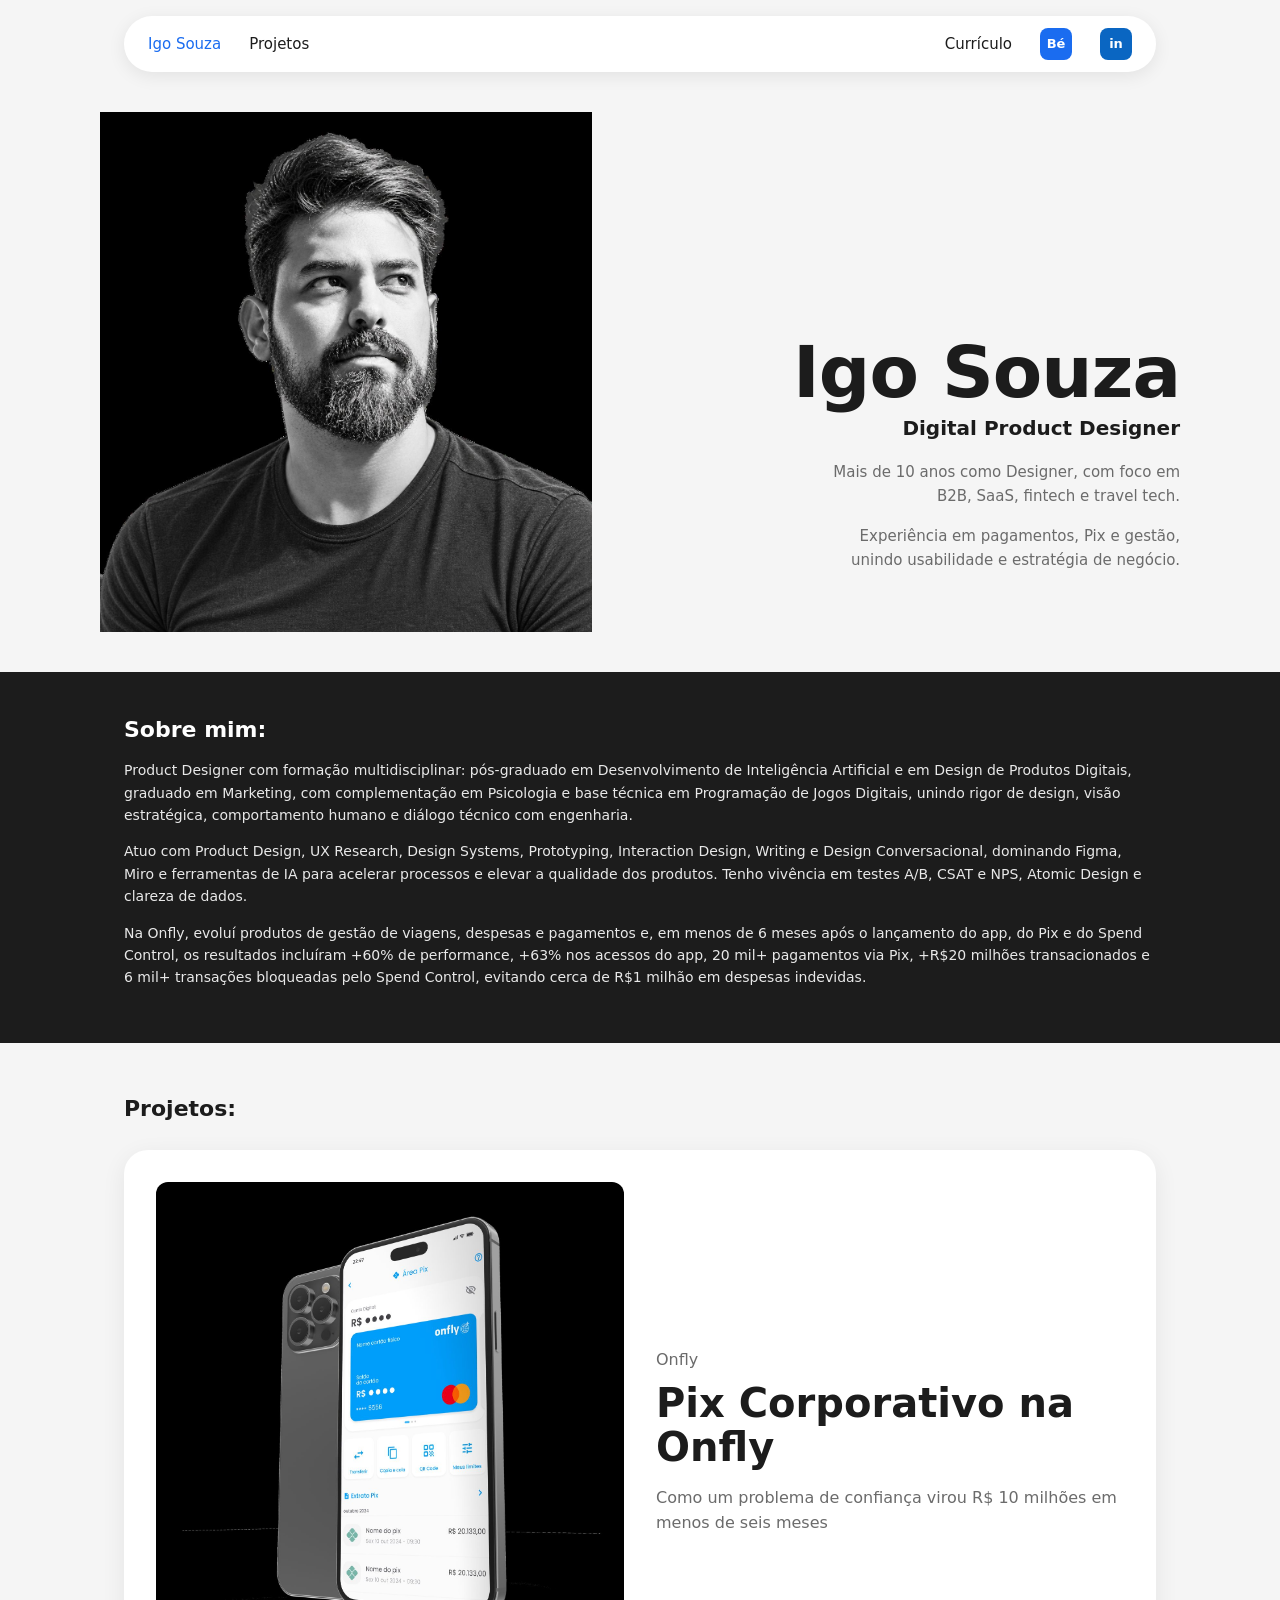
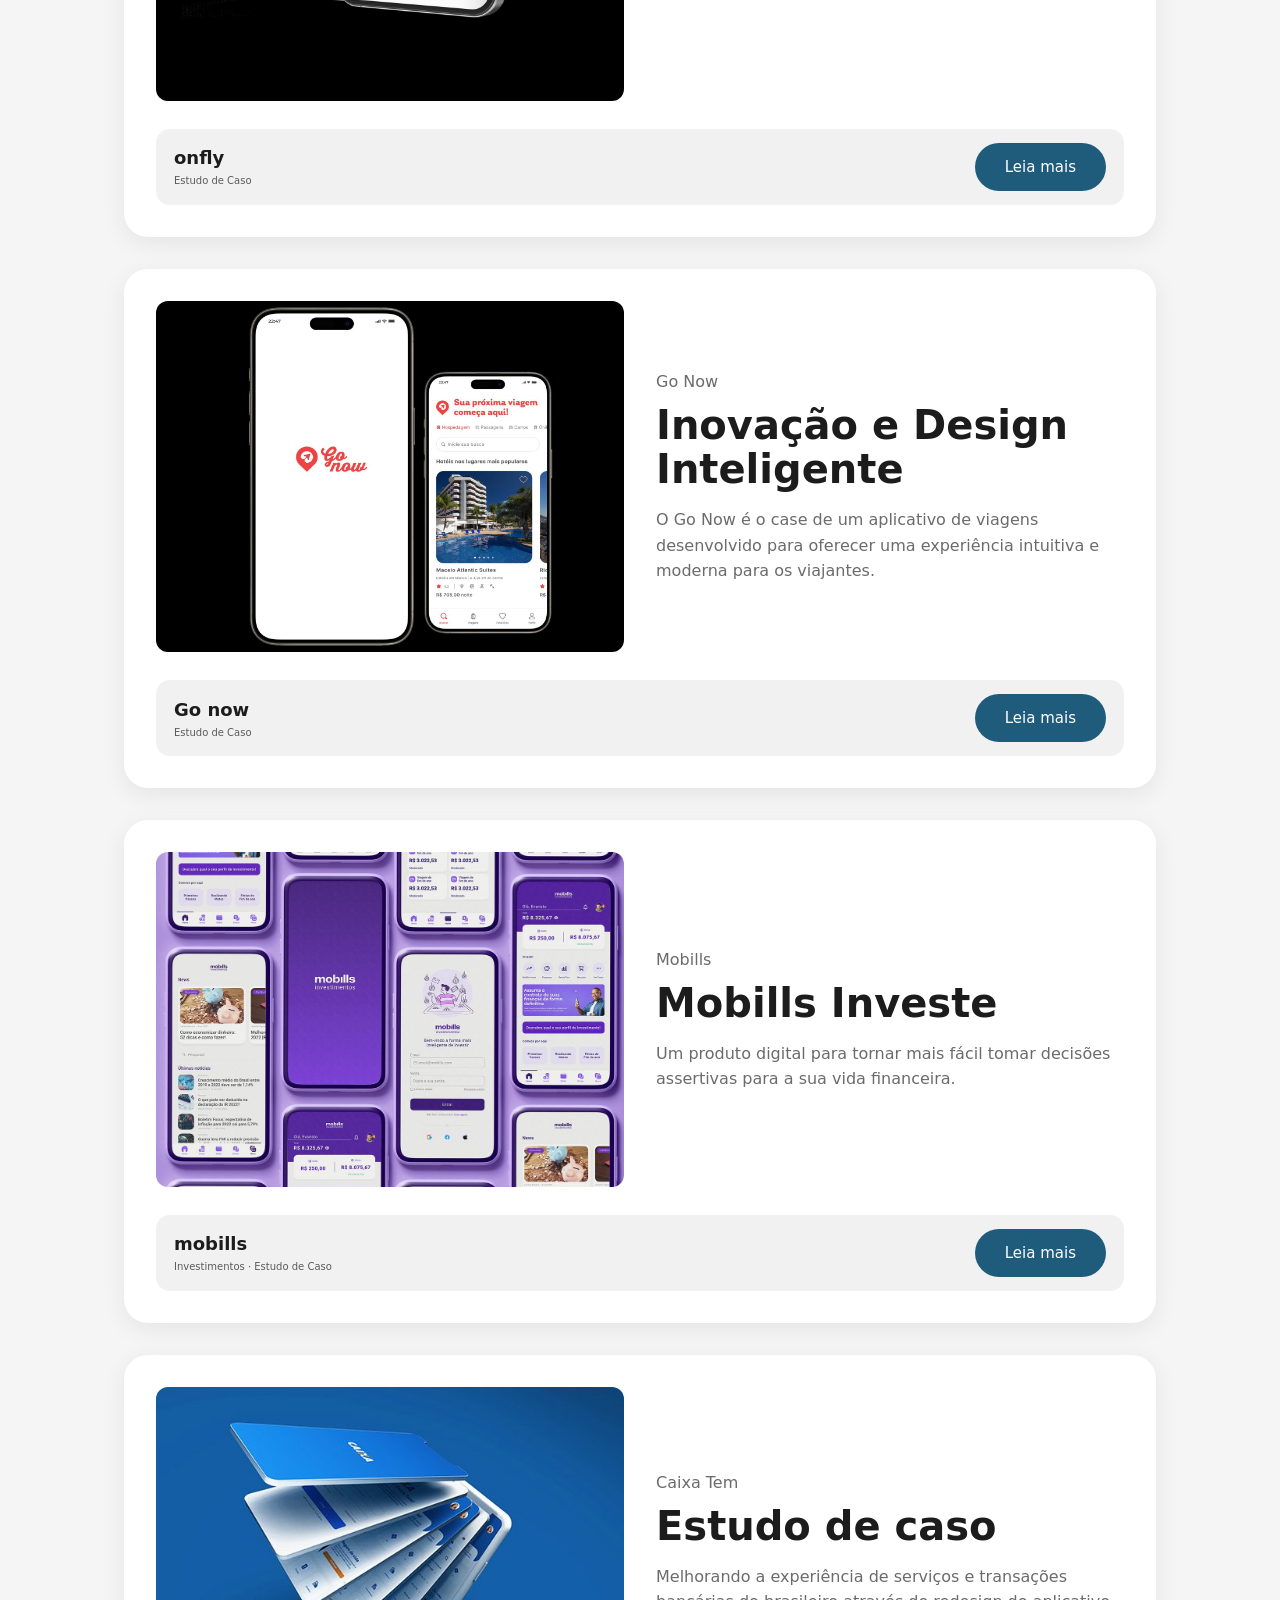
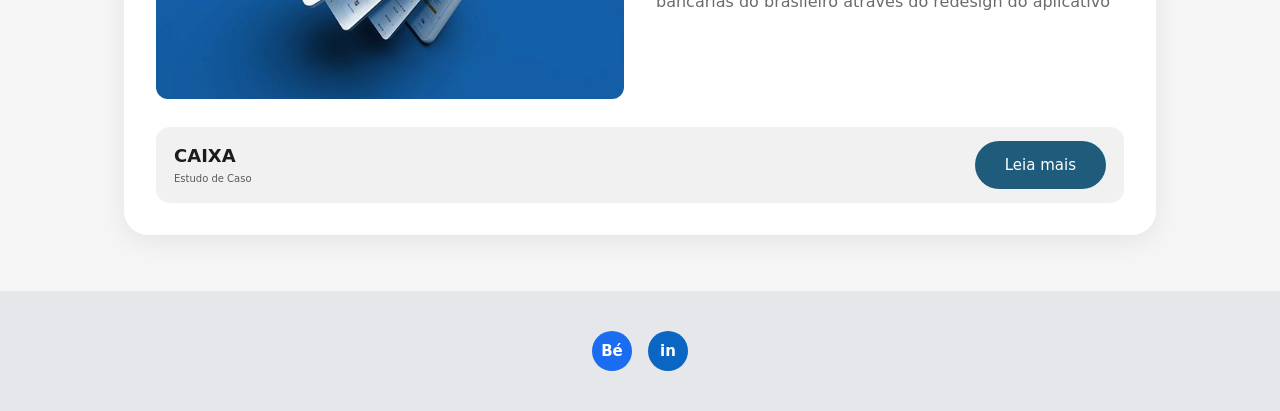
==== index.html @ 54837d5d "primeira versão" ====
<!DOCTYPE html>
<html lang="pt-BR">
<head>
  <meta charset="UTF-8">
  <meta name="viewport" content="width=device-width, initial-scale=1.0">
  <title>Igo Souza | Digital Product Designer</title>
  <meta name="description" content="Igo Souza, Digital Product Designer especializado em B2B, SaaS, fintech e travel tech.">
  <link rel="stylesheet" href="assets/css/style.css">
</head>
<body>

  <header class="header">
    <nav class="nav">
      <div class="nav-left">
        <a class="link active" href="index.html">Igo Souza</a>
        <a class="link" href="#projetos">Projetos</a>
      </div>
      <div class="nav-right">
        <a class="link" href="assets/curriculo-igo-souza.pdf" target="_blank" rel="noopener">Currículo</a>
        <a class="social-btn" href="https://www.behance.net/igoreiz" target="_blank" rel="noopener" aria-label="Behance">Bé</a>
        <a class="social-btn li" href="https://www.linkedin.com/in/igodsouza/" target="_blank" rel="noopener" aria-label="LinkedIn">in</a>
      </div>
    </nav>
  </header>

  <main>
    <section class="container hero" id="topo">
      <img class="hero-img" src="assets/img/home-1.jpg" alt="Retrato de Igo Souza">
      <div class="hero-text">
        <h1>Igo Souza</h1>
        <h2>Digital Product Designer</h2>
        <p>Mais de 10 anos como Designer, com foco em B2B, SaaS, fintech e travel tech.</p>
        <p>Experiência em pagamentos, Pix e gestão, unindo usabilidade e estratégia de negócio.</p>
      </div>
    </section>

    <section class="about">
      <div class="container">
        <h3>Sobre mim:</h3>
        <p>Product Designer com formação multidisciplinar: pós-graduado em Desenvolvimento de Inteligência Artificial e em Design de Produtos Digitais, graduado em Marketing, com complementação em Psicologia e base técnica em Programação de Jogos Digitais, unindo rigor de design, visão estratégica, comportamento humano e diálogo técnico com engenharia.</p>
        <p>Atuo com Product Design, UX Research, Design Systems, Prototyping, Interaction Design, Writing e Design Conversacional, dominando Figma, Miro e ferramentas de IA para acelerar processos e elevar a qualidade dos produtos. Tenho vivência em testes A/B, CSAT e NPS, Atomic Design e clareza de dados.</p>
        <p>Na Onfly, evoluí produtos de gestão de viagens, despesas e pagamentos e, em menos de 6 meses após o lançamento do app, do Pix e do Spend Control, os resultados incluíram +60% de performance, +63% nos acessos do app, 20 mil+ pagamentos via Pix, +R$20 milhões transacionados e 6 mil+ transações bloqueadas pelo Spend Control, evitando cerca de R$1 milhão em despesas indevidas.</p>
      </div>
    </section>

    <section class="container" id="projetos">
      <h2 class="section-title">Projetos:</h2>

      <article class="project-card">
        <div class="project-body">
          <img src="assets/img/home-2.jpg" alt="Mockup do Pix Corporativo na Onfly">
          <div>
            <p class="project-tag">Onfly</p>
            <h3>Pix Corporativo na Onfly</h3>
            <p>Como um problema de confiança virou R$ 10 milhões em menos de seis meses</p>
          </div>
        </div>
        <div class="project-footer">
          <div class="brand-logo">onfly<small>Estudo de Caso</small></div>
          <a class="btn-leia" href="pix.html">Leia mais</a>
        </div>
      </article>

      <article class="project-card">
        <div class="project-body">
          <img src="assets/img/home-3.jpg" alt="Telas do Go Now">
          <div>
            <p class="project-tag">Go Now</p>
            <h3>Inovação e Design Inteligente</h3>
            <p>O Go Now é o case de um aplicativo de viagens desenvolvido para oferecer uma experiência intuitiva e moderna para os viajantes.</p>
          </div>
        </div>
        <div class="project-footer">
          <div class="brand-logo">Go now<small>Estudo de Caso</small></div>
          <a class="btn-leia" href="go-now.html">Leia mais</a>
        </div>
      </article>

      <article class="project-card">
        <div class="project-body">
          <img src="assets/img/home-4.jpg" alt="Telas do Mobills Investimentos">
          <div>
            <p class="project-tag">Mobills</p>
            <h3>Mobills Investe</h3>
            <p>Um produto digital para tornar mais fácil tomar decisões assertivas para a sua vida financeira.</p>
          </div>
        </div>
        <div class="project-footer">
          <div class="brand-logo">mobills<small>Investimentos · Estudo de Caso</small></div>
          <a class="btn-leia" href="mobills.html">Leia mais</a>
        </div>
      </article>

      <article class="project-card">
        <div class="project-body">
          <img src="assets/img/home-5.jpg" alt="Cartões do Caixa Tem">
          <div>
            <p class="project-tag">Caixa Tem</p>
            <h3>Estudo de caso</h3>
            <p>Melhorando a experiência de serviços e transações bancárias do brasileiro através do redesign do aplicativo</p>
          </div>
        </div>
        <div class="project-footer">
          <div class="brand-logo">CAIXA<small>Estudo de Caso</small></div>
          <a class="btn-leia" href="caixa-tem.html">Leia mais</a>
        </div>
      </article>
    </section>
  </main>

  <footer class="footer">
    <div class="socials">
      <a class="social-btn" href="https://www.behance.net/igoreiz" target="_blank" rel="noopener" aria-label="Behance">Bé</a>
      <a class="social-btn li" href="https://www.linkedin.com/in/igodsouza/" target="_blank" rel="noopener" aria-label="LinkedIn">in</a>
    </div>
  </footer>

</body>
</html>
---- assets/css/style.css ----
:root {
  --bg: #f5f5f5;
  --dark: #1c1c1c;
  --text: #1c1c1c;
  --muted: #6b6b6b;
  --card: #ffffff;
  --btn: #1f5c7c;
  --blue: #1a6cf0;
  --radius: 16px;
  --max: 1080px;
}

* { box-sizing: border-box; margin: 0; padding: 0; }

body {
  font-family: "Inter", system-ui, -apple-system, "Segoe UI", Roboto, sans-serif;
  background: var(--bg);
  color: var(--text);
  line-height: 1.6;
}

img { max-width: 100%; display: block; }
a { color: inherit; text-decoration: none; }

.container { max-width: var(--max); margin: 0 auto; padding: 0 24px; }

/* ---------- Header ---------- */
.header {
  position: sticky; top: 16px; z-index: 10;
  max-width: var(--max); margin: 16px auto 0; padding: 0 24px;
}
.nav {
  display: flex; align-items: center; justify-content: space-between;
  background: #fff; border-radius: 999px; padding: 12px 24px;
  box-shadow: 0 4px 18px rgba(0,0,0,.08);
}
.nav-left, .nav-right { display: flex; align-items: center; gap: 28px; }
.nav a.link { font-size: 15px; }
.nav a.link:hover, .nav a.active { color: var(--blue); }
.social-btn {
  width: 32px; height: 32px; border-radius: 8px; display: inline-grid; place-items: center;
  background: var(--blue); color: #fff; font-weight: 700; font-size: 13px;
}
.social-btn.li { background: #0a66c2; }
.social-btn:hover { opacity: .85; }

/* ---------- Home hero ---------- */
.hero {
  display: grid; grid-template-columns: 1fr 1fr; align-items: end;
  padding: 40px 0 0; min-height: 520px;
}
.hero-img { justify-self: start; max-height: 520px; object-fit: cover; object-position: top; }
.hero-text { text-align: right; padding-bottom: 60px; }
.hero-text h1 { font-size: 72px; line-height: 1; font-weight: 600; letter-spacing: -1px; }
.hero-text h2 { font-size: 20px; font-weight: 600; margin-top: 4px; }
.hero-text p { color: var(--muted); font-size: 15px; margin-top: 16px; max-width: 360px; margin-left: auto; }

/* ---------- About band ---------- */
.about { background: var(--dark); color: #fff; padding: 40px 0; margin-top: 40px; }
.about h3 { font-size: 22px; margin-bottom: 12px; }
.about p { font-size: 14px; opacity: .9; margin-bottom: 14px; max-width: var(--max); }

/* ---------- Project cards ---------- */
.section-title { font-size: 22px; font-weight: 600; margin: 48px 0 24px; }
.project-card {
  background: var(--card); border-radius: 24px; padding: 32px;
  box-shadow: 0 6px 24px rgba(0,0,0,.07); margin-bottom: 32px;
}
.project-body { display: grid; grid-template-columns: 1fr 1fr; gap: 32px; align-items: center; }
.project-body img { width: 100%; border-radius: 12px; object-fit: contain; }
.project-tag { font-size: 16px; font-weight: 500; }
.project-card h3 { font-size: 40px; line-height: 1.1; font-weight: 600; margin: 8px 0 16px; }
.project-card p { color: var(--muted); font-size: 16px; }
.project-footer {
  display: flex; align-items: center; justify-content: space-between;
  background: #f1f1f1; border-radius: 14px; padding: 14px 18px; margin-top: 28px;
}
.brand-logo { font-weight: 700; font-size: 18px; }
.brand-logo small { display: block; font-size: 10px; font-weight: 400; opacity: .7; }
.btn-leia {
  background: var(--btn); color: #fff; padding: 12px 30px; border-radius: 999px; font-size: 15px;
}
.btn-leia:hover { opacity: .9; }

/* ---------- Case study pages ---------- */
.case-hero { text-align: center; padding: 48px 0 24px; }
.case-hero h1 { font-size: 56px; line-height: 1.05; font-weight: 600; letter-spacing: -1px; }
.case-hero p { color: var(--muted); font-size: 18px; margin-top: 12px; }
.case-cover { margin: 24px 0 48px; border-radius: 20px; width: 100%; }
.case h2 { font-size: 26px; font-weight: 600; margin: 48px 0 12px; }
.case p { font-size: 16px; color: #333; margin-bottom: 14px; }
.case ul { margin: 8px 0 16px 22px; color: #333; }
.case li { margin-bottom: 6px; }
.quote {
  text-align: center; font-size: 22px; font-style: italic; font-weight: 600;
  line-height: 1.4; margin: 40px auto; max-width: 620px;
}
.case-img { width: 100%; border-radius: 16px; margin: 24px 0; }
.case-footer { text-align: center; padding: 48px 0 24px; color: var(--muted); font-size: 14px; }

/* ---------- Site footer ---------- */
.footer {
  background: #e6e7ea; padding: 40px 0; margin-top: 56px; text-align: center;
}
.footer .socials { display: flex; justify-content: center; gap: 16px; }
.footer .social-btn { width: 40px; height: 40px; border-radius: 50%; font-size: 15px; }
.footer .social-btn.li { border-radius: 50%; }

/* ---------- Responsive ---------- */
@media (max-width: 800px) {
  .hero { grid-template-columns: 1fr; min-height: auto; }
  .hero-img { max-height: 360px; margin: 0 auto; }
  .hero-text { text-align: center; }
  .hero-text h1 { font-size: 48px; }
  .hero-text p { margin: 16px auto 0; }
  .project-body { grid-template-columns: 1fr; }
  .project-card h3 { font-size: 30px; }
  .case-hero h1 { font-size: 38px; }
  .nav-left a.link:not(:first-child) { display: none; }
  .nav-left, .nav-right { gap: 12px; }
}
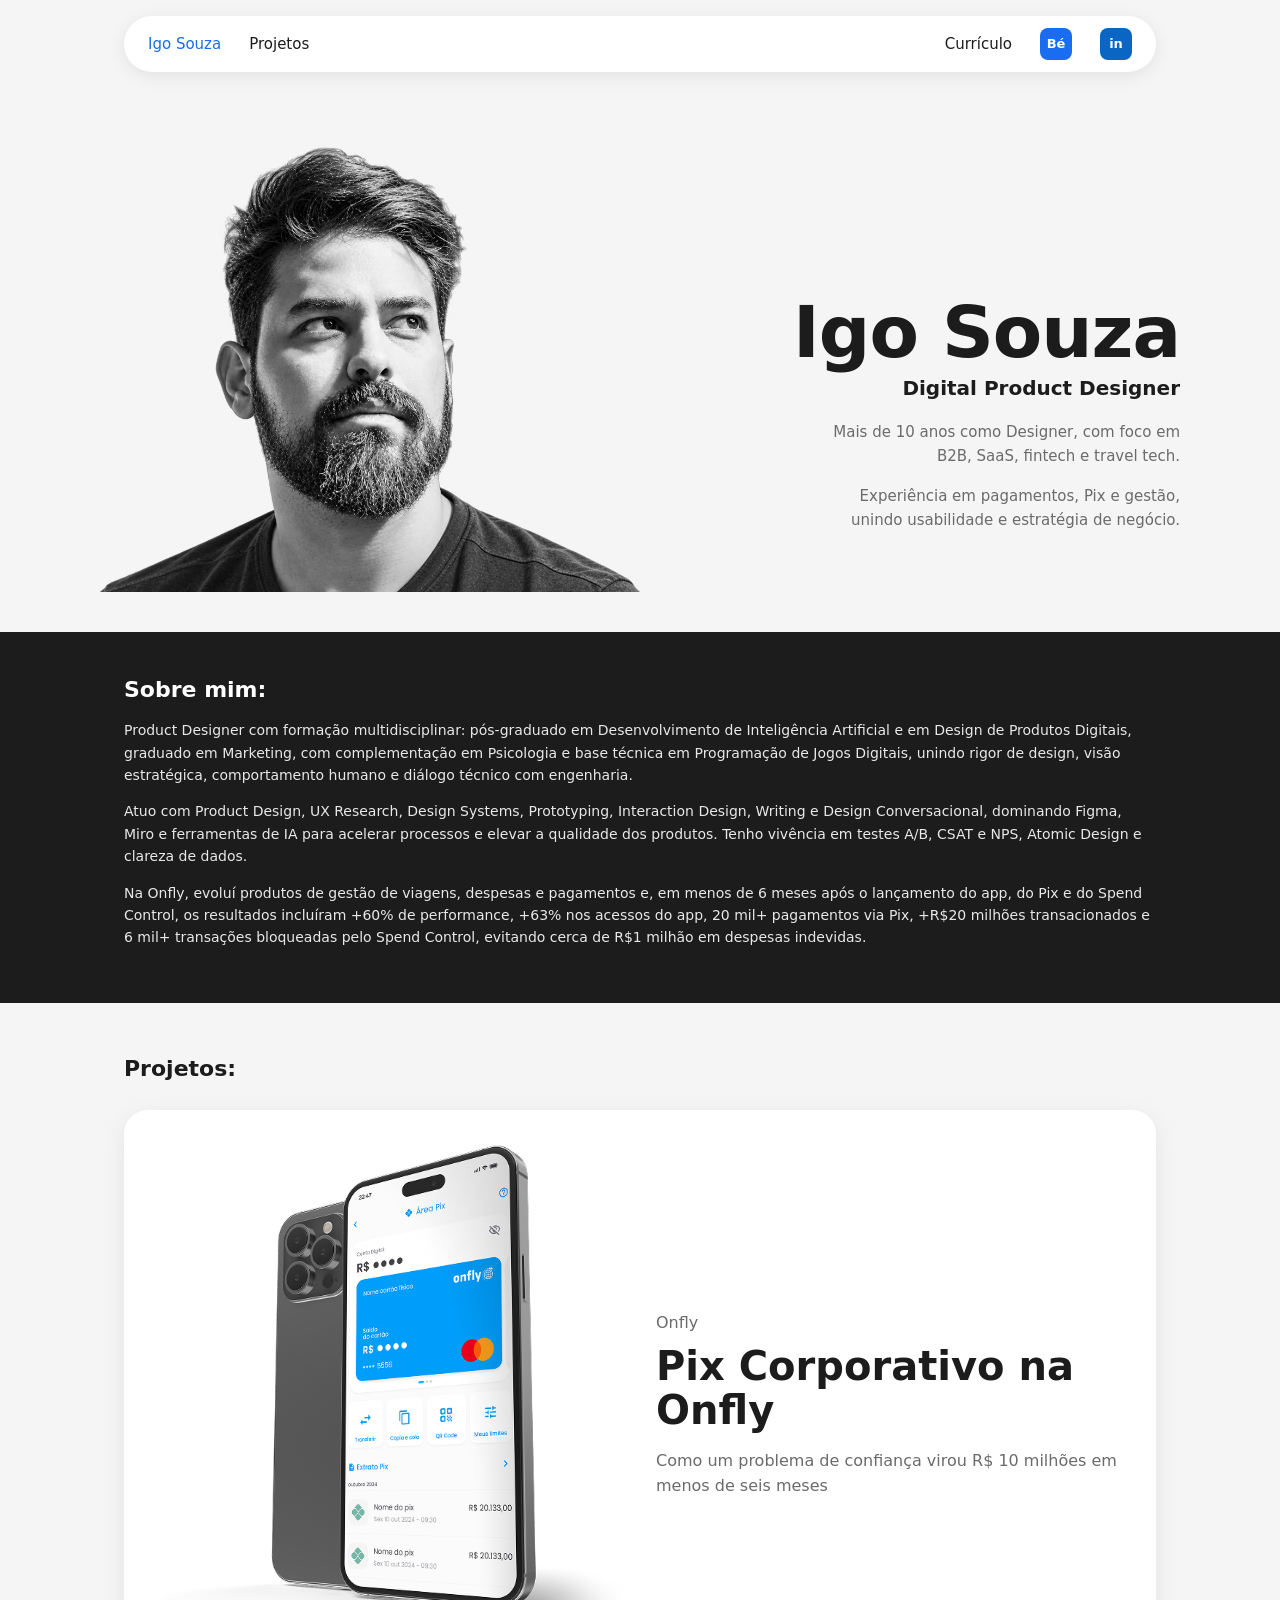
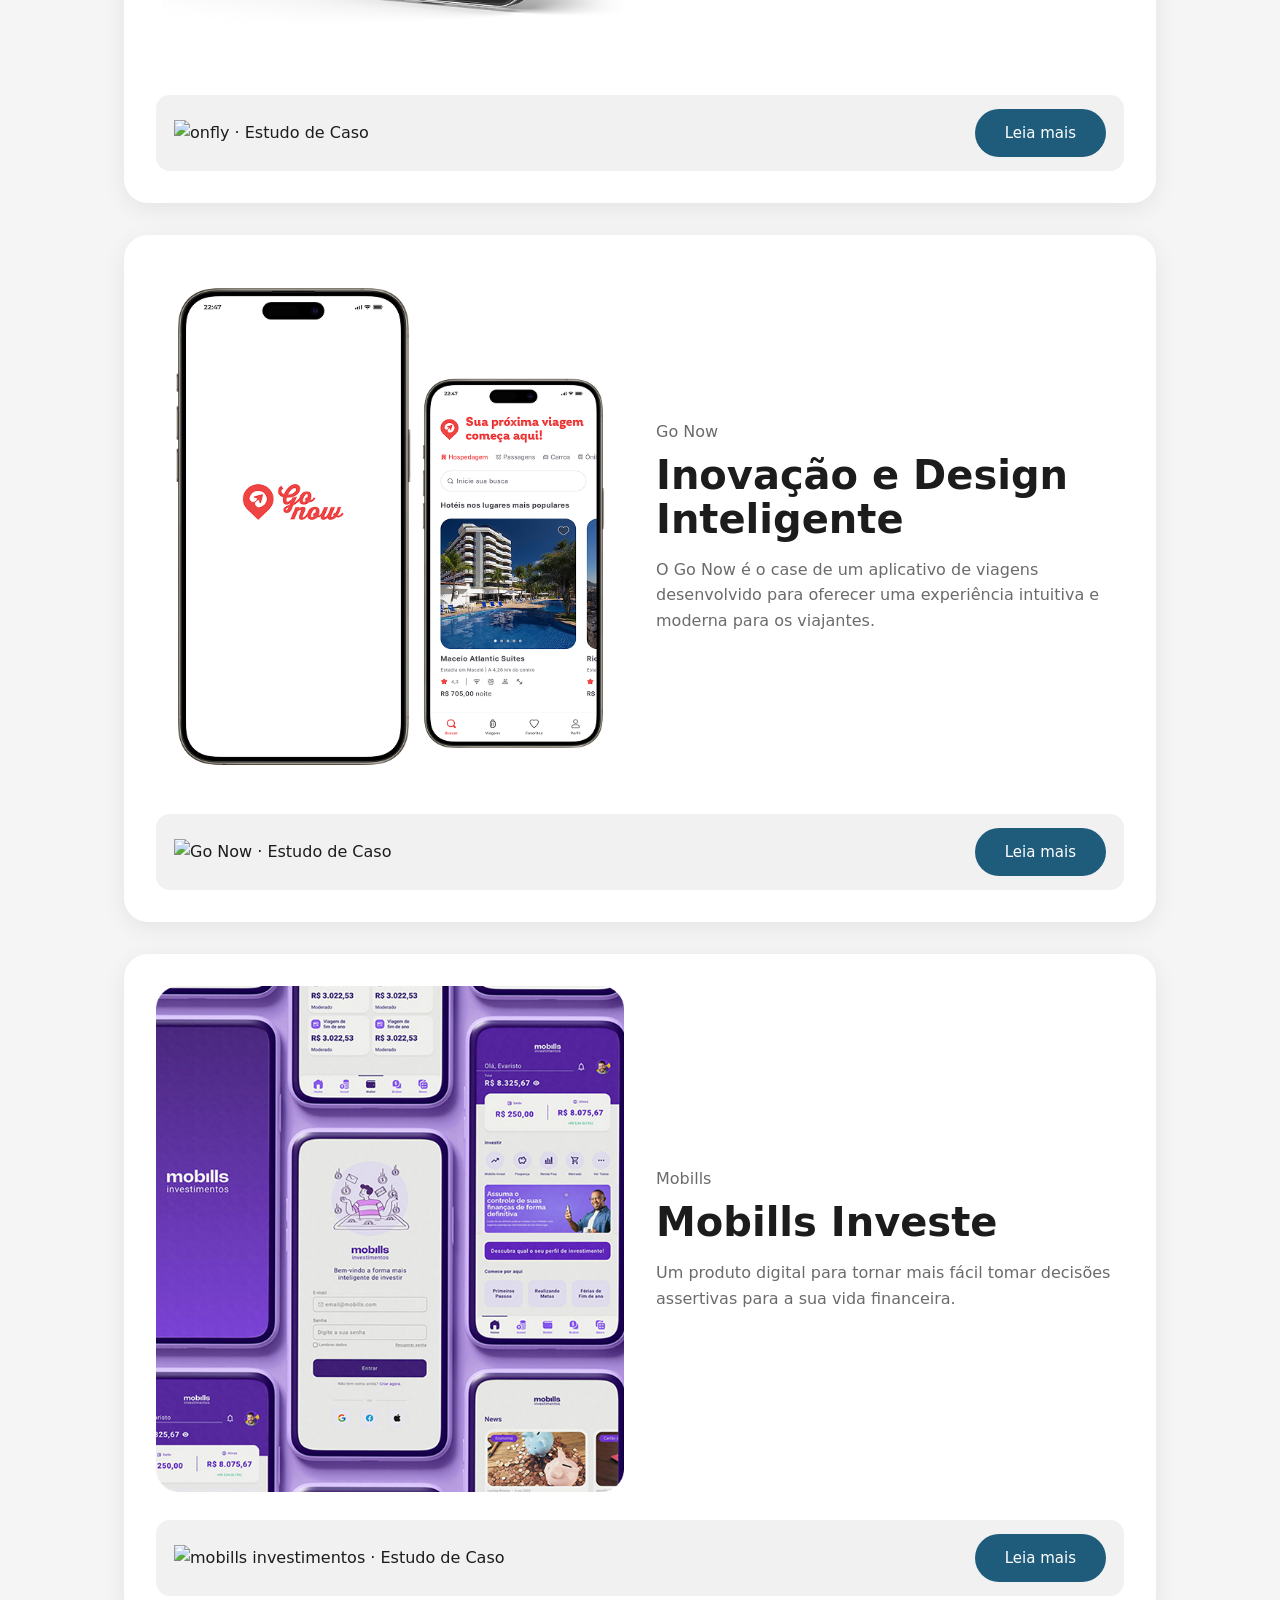
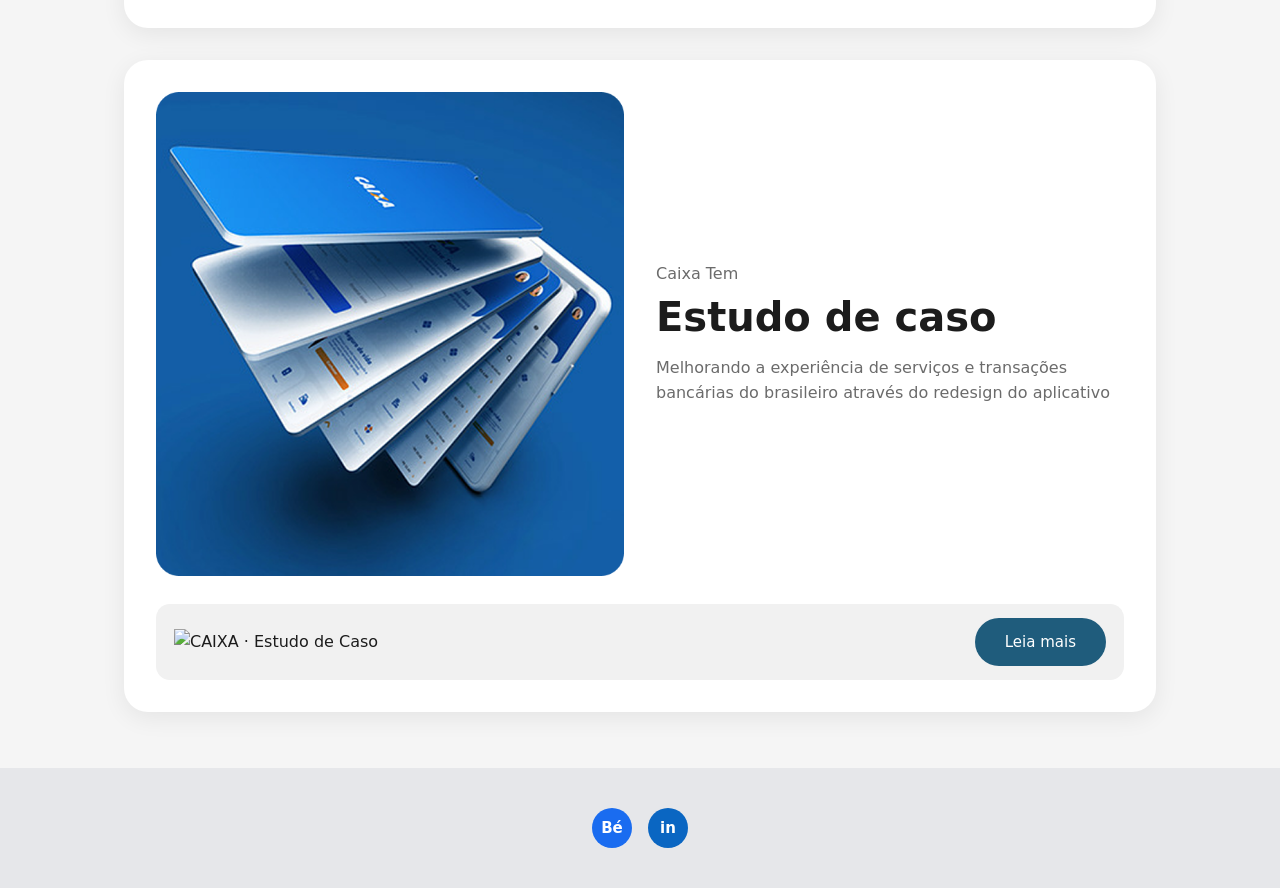
==== commit 90eb92c6: "Versão 2" ====
--- a/index.html
+++ b/index.html
@@ -25,7 +25,7 @@
 
   <main>
     <section class="container hero" id="topo">
-      <img class="hero-img" src="assets/img/home-1.jpg" alt="Retrato de Igo Souza">
+      <img class="hero-img" src="assets/img/home-1.webp" alt="Retrato de Igo Souza">
       <div class="hero-text">
         <h1>Igo Souza</h1>
         <h2>Digital Product Designer</h2>
@@ -48,60 +48,60 @@
 
       <article class="project-card">
         <div class="project-body">
-          <img src="assets/img/home-2.jpg" alt="Mockup do Pix Corporativo na Onfly">
-          <div>
+          <img src="assets/img/home-2.png" alt="Mockup do Pix Corporativo na Onfly">
+          <div class="project-text">
             <p class="project-tag">Onfly</p>
             <h3>Pix Corporativo na Onfly</h3>
             <p>Como um problema de confiança virou R$ 10 milhões em menos de seis meses</p>
           </div>
         </div>
         <div class="project-footer">
-          <div class="brand-logo">onfly<small>Estudo de Caso</small></div>
+          <img class="logo" src="assets/img/logos/logo-onfly.png" alt="onfly · Estudo de Caso">
           <a class="btn-leia" href="pix.html">Leia mais</a>
         </div>
       </article>
 
       <article class="project-card">
         <div class="project-body">
-          <img src="assets/img/home-3.jpg" alt="Telas do Go Now">
-          <div>
+          <img src="assets/img/home-3.png" alt="Telas do Go Now">
+          <div class="project-text">
             <p class="project-tag">Go Now</p>
             <h3>Inovação e Design Inteligente</h3>
             <p>O Go Now é o case de um aplicativo de viagens desenvolvido para oferecer uma experiência intuitiva e moderna para os viajantes.</p>
           </div>
         </div>
         <div class="project-footer">
-          <div class="brand-logo">Go now<small>Estudo de Caso</small></div>
+          <img class="logo" src="assets/img/logos/logo-gonow.png" alt="Go Now · Estudo de Caso">
           <a class="btn-leia" href="go-now.html">Leia mais</a>
         </div>
       </article>
 
       <article class="project-card">
         <div class="project-body">
-          <img src="assets/img/home-4.jpg" alt="Telas do Mobills Investimentos">
-          <div>
+          <img src="assets/img/home-4.png" alt="Telas do Mobills Investimentos">
+          <div class="project-text">
             <p class="project-tag">Mobills</p>
             <h3>Mobills Investe</h3>
             <p>Um produto digital para tornar mais fácil tomar decisões assertivas para a sua vida financeira.</p>
           </div>
         </div>
         <div class="project-footer">
-          <div class="brand-logo">mobills<small>Investimentos · Estudo de Caso</small></div>
+          <img class="logo" src="assets/img/logos/logo-mobills.png" alt="mobills investimentos · Estudo de Caso">
           <a class="btn-leia" href="mobills.html">Leia mais</a>
         </div>
       </article>
 
       <article class="project-card">
         <div class="project-body">
-          <img src="assets/img/home-5.jpg" alt="Cartões do Caixa Tem">
-          <div>
+          <img src="assets/img/home-5.png" alt="Cartões do Caixa Tem">
+          <div class="project-text">
             <p class="project-tag">Caixa Tem</p>
             <h3>Estudo de caso</h3>
             <p>Melhorando a experiência de serviços e transações bancárias do brasileiro através do redesign do aplicativo</p>
           </div>
         </div>
         <div class="project-footer">
-          <div class="brand-logo">CAIXA<small>Estudo de Caso</small></div>
+          <img class="logo" src="assets/img/logos/logo-caixa.png" alt="CAIXA · Estudo de Caso">
           <a class="btn-leia" href="caixa-tem.html">Leia mais</a>
         </div>
       </article>
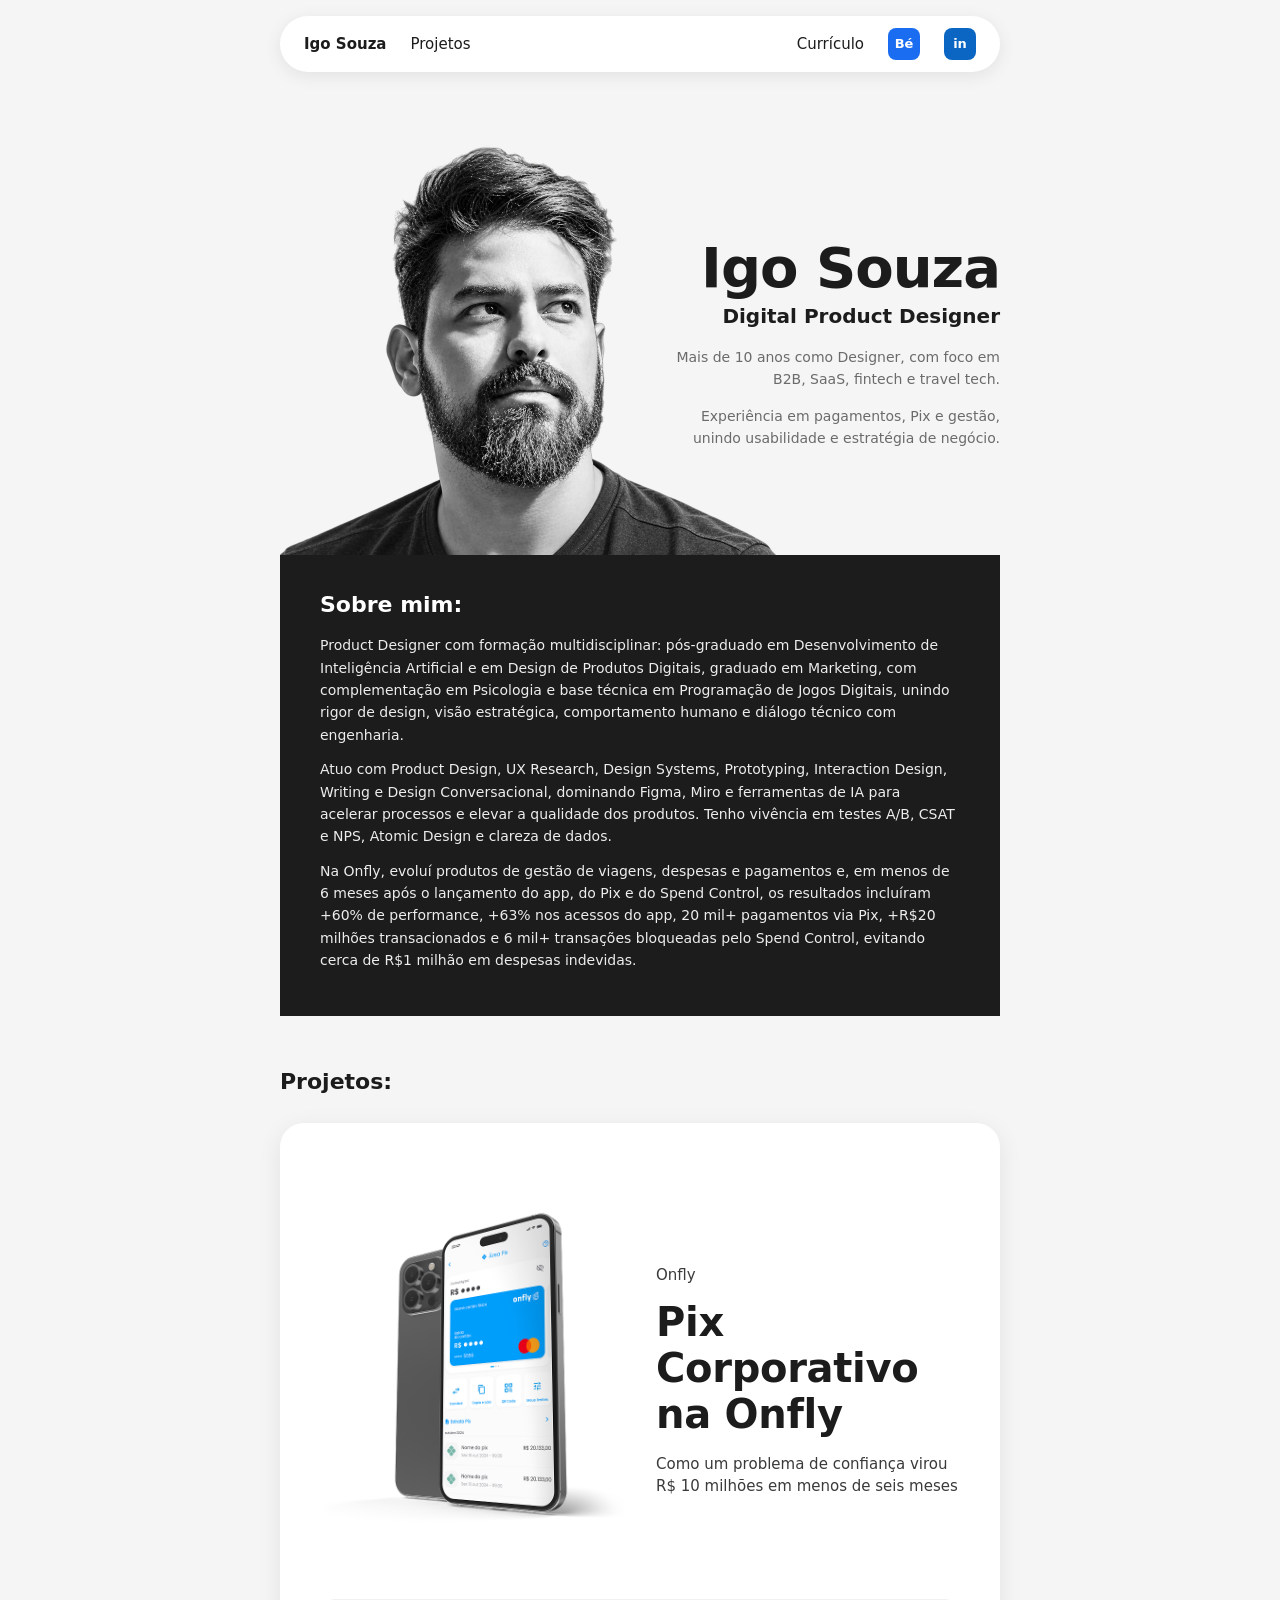
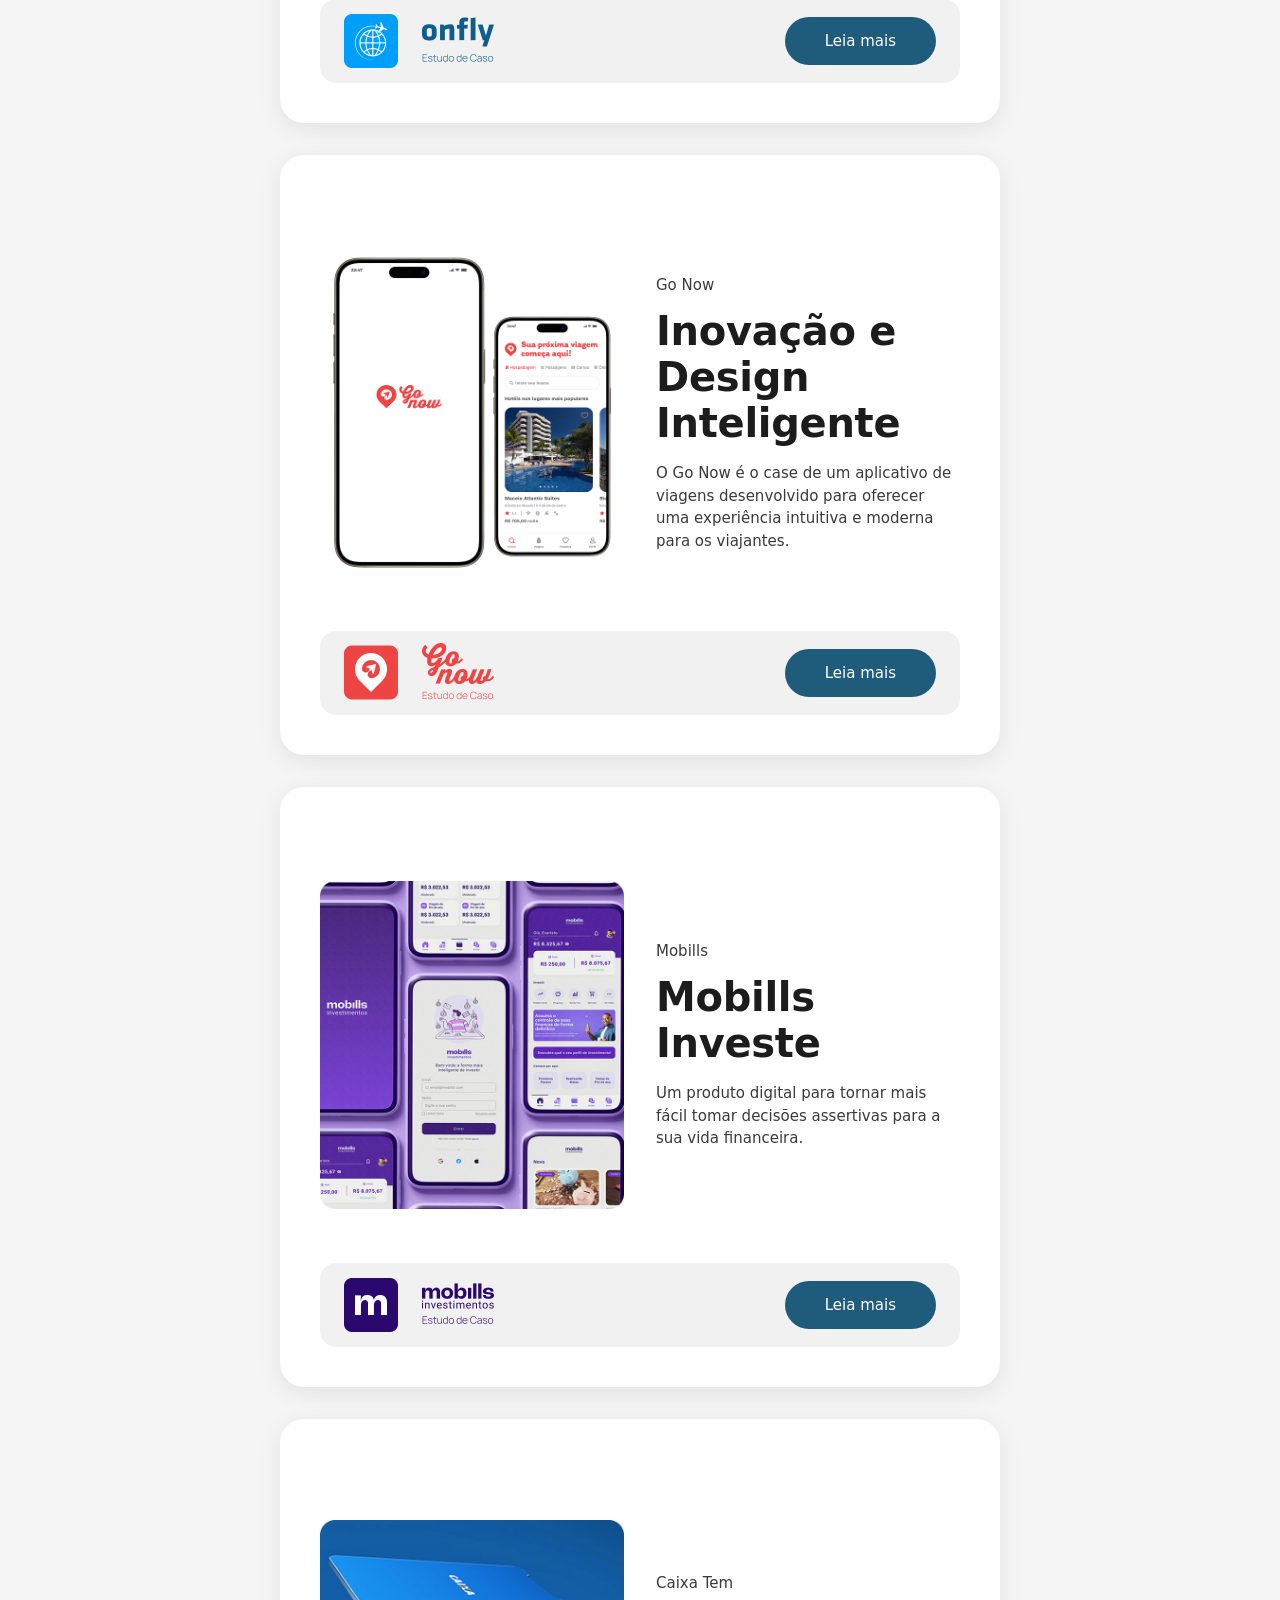
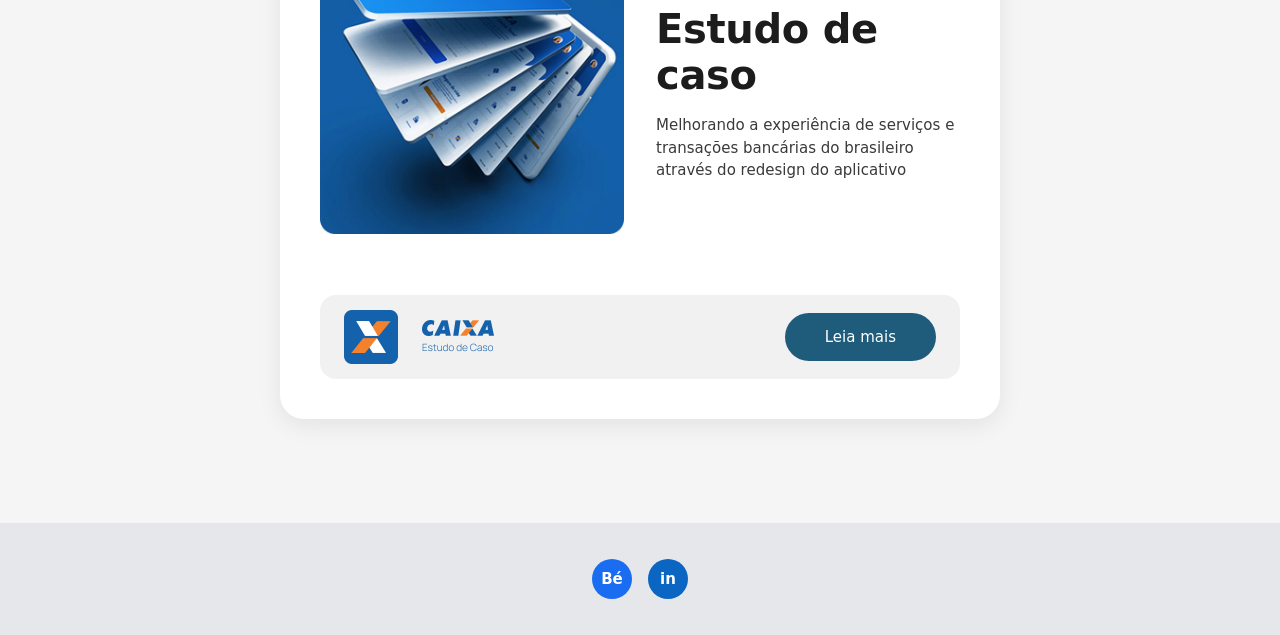
==== commit 08c3cfbf: "Layout" ====
--- a/index.html
+++ b/index.html
@@ -9,22 +9,28 @@
 </head>
 <body>
 
-  <header class="header">
+  <header class="header" id="site-header">
     <nav class="nav">
       <div class="nav-left">
         <a class="link active" href="index.html">Igo Souza</a>
         <a class="link" href="#projetos">Projetos</a>
       </div>
       <div class="nav-right">
-        <a class="link" href="assets/curriculo-igo-souza.pdf" target="_blank" rel="noopener">Currículo</a>
+        <a class="link desk-only" href="assets/curriculo-igo-souza.pdf" target="_blank" rel="noopener">Currículo</a>
         <a class="social-btn" href="https://www.behance.net/igoreiz" target="_blank" rel="noopener" aria-label="Behance">Bé</a>
         <a class="social-btn li" href="https://www.linkedin.com/in/igodsouza/" target="_blank" rel="noopener" aria-label="LinkedIn">in</a>
+        <button class="menu-toggle" aria-label="Abrir menu" aria-expanded="false"><span></span></button>
       </div>
     </nav>
+    <div class="mobile-menu">
+      <a href="index.html">Igo Souza</a>
+      <a href="#projetos">Projetos</a>
+      <a href="assets/curriculo-igo-souza.pdf" target="_blank" rel="noopener">Currículo</a>
+    </div>
   </header>
 
-  <main>
-    <section class="container hero" id="topo">
+  <main class="container">
+    <section class="hero" id="topo">
       <img class="hero-img" src="assets/img/home-1.webp" alt="Retrato de Igo Souza">
       <div class="hero-text">
         <h1>Igo Souza</h1>
@@ -35,15 +41,13 @@
     </section>
 
     <section class="about">
-      <div class="container">
-        <h3>Sobre mim:</h3>
-        <p>Product Designer com formação multidisciplinar: pós-graduado em Desenvolvimento de Inteligência Artificial e em Design de Produtos Digitais, graduado em Marketing, com complementação em Psicologia e base técnica em Programação de Jogos Digitais, unindo rigor de design, visão estratégica, comportamento humano e diálogo técnico com engenharia.</p>
-        <p>Atuo com Product Design, UX Research, Design Systems, Prototyping, Interaction Design, Writing e Design Conversacional, dominando Figma, Miro e ferramentas de IA para acelerar processos e elevar a qualidade dos produtos. Tenho vivência em testes A/B, CSAT e NPS, Atomic Design e clareza de dados.</p>
-        <p>Na Onfly, evoluí produtos de gestão de viagens, despesas e pagamentos e, em menos de 6 meses após o lançamento do app, do Pix e do Spend Control, os resultados incluíram +60% de performance, +63% nos acessos do app, 20 mil+ pagamentos via Pix, +R$20 milhões transacionados e 6 mil+ transações bloqueadas pelo Spend Control, evitando cerca de R$1 milhão em despesas indevidas.</p>
-      </div>
+      <h3>Sobre mim:</h3>
+      <p>Product Designer com formação multidisciplinar: pós-graduado em Desenvolvimento de Inteligência Artificial e em Design de Produtos Digitais, graduado em Marketing, com complementação em Psicologia e base técnica em Programação de Jogos Digitais, unindo rigor de design, visão estratégica, comportamento humano e diálogo técnico com engenharia.</p>
+      <p>Atuo com Product Design, UX Research, Design Systems, Prototyping, Interaction Design, Writing e Design Conversacional, dominando Figma, Miro e ferramentas de IA para acelerar processos e elevar a qualidade dos produtos. Tenho vivência em testes A/B, CSAT e NPS, Atomic Design e clareza de dados.</p>
+      <p>Na Onfly, evoluí produtos de gestão de viagens, despesas e pagamentos e, em menos de 6 meses após o lançamento do app, do Pix e do Spend Control, os resultados incluíram +60% de performance, +63% nos acessos do app, 20 mil+ pagamentos via Pix, +R$20 milhões transacionados e 6 mil+ transações bloqueadas pelo Spend Control, evitando cerca de R$1 milhão em despesas indevidas.</p>
     </section>
 
-    <section class="container" id="projetos">
+    <section class="projects" id="projetos">
       <h2 class="section-title">Projetos:</h2>
 
       <article class="project-card">
@@ -53,6 +57,7 @@
             <p class="project-tag">Onfly</p>
             <h3>Pix Corporativo na Onfly</h3>
             <p>Como um problema de confiança virou R$ 10 milhões em menos de seis meses</p>
+            <p class="project-author">Igo Souza · Product Designer · 2026</p>
           </div>
         </div>
         <div class="project-footer">
@@ -68,6 +73,7 @@
             <p class="project-tag">Go Now</p>
             <h3>Inovação e Design Inteligente</h3>
             <p>O Go Now é o case de um aplicativo de viagens desenvolvido para oferecer uma experiência intuitiva e moderna para os viajantes.</p>
+            <p class="project-author">Igo Souza · Product Designer · 2025</p>
           </div>
         </div>
         <div class="project-footer">
@@ -83,6 +89,7 @@
             <p class="project-tag">Mobills</p>
             <h3>Mobills Investe</h3>
             <p>Um produto digital para tornar mais fácil tomar decisões assertivas para a sua vida financeira.</p>
+            <p class="project-author">Igo Souza · Product Designer · 2022</p>
           </div>
         </div>
         <div class="project-footer">
@@ -98,6 +105,7 @@
             <p class="project-tag">Caixa Tem</p>
             <h3>Estudo de caso</h3>
             <p>Melhorando a experiência de serviços e transações bancárias do brasileiro através do redesign do aplicativo</p>
+            <p class="project-author">Igo Souza · Product Designer · 2020</p>
           </div>
         </div>
         <div class="project-footer">
@@ -115,5 +123,6 @@
     </div>
   </footer>
 
+  <script src="assets/js/main.js" defer></script>
 </body>
 </html>
--- a/assets/css/style.css
+++ b/assets/css/style.css
@@ -5,12 +5,15 @@
   --muted: #6b6b6b;
   --card: #ffffff;
   --btn: #1f5c7c;
+  --bar: #f1f1f1;
   --blue: #1a6cf0;
-  --radius: 16px;
-  --max: 1080px;
+  --linkedin: #0a66c2;
+  --content: 720px;
 }
 
 * { box-sizing: border-box; margin: 0; padding: 0; }
+
+html { background: var(--bg); }
 
 body {
   font-family: "Inter", system-ui, -apple-system, "Segoe UI", Roboto, sans-serif;
@@ -19,103 +22,182 @@
   line-height: 1.6;
 }
 
-img { max-width: 100%; display: block; }
+img { display: block; max-width: 100%; }
 a { color: inherit; text-decoration: none; }
-
-.container { max-width: var(--max); margin: 0 auto; padding: 0 24px; }
-
-/* ---------- Header ---------- */
+button { font: inherit; }
+
+/* The whole page is one 720px column */
+.container {
+  width: 100%;
+  max-width: var(--content);
+  margin: 0 auto;
+}
+
+/* ---------- Floating header ---------- */
 .header {
-  position: sticky; top: 16px; z-index: 10;
-  max-width: var(--max); margin: 16px auto 0; padding: 0 24px;
-}
+  position: sticky;
+  top: 16px;
+  z-index: 10;
+  width: 100%;
+  max-width: var(--content);
+  margin: 16px auto 0;
+  transition: transform .3s ease;
+}
+.header.is-hidden { transform: translateY(calc(-100% - 16px)); }
+
 .nav {
   display: flex; align-items: center; justify-content: space-between;
-  background: #fff; border-radius: 999px; padding: 12px 24px;
+  background: #fff; border-radius: 999px; height: 56px; padding: 0 24px;
   box-shadow: 0 4px 18px rgba(0,0,0,.08);
 }
-.nav-left, .nav-right { display: flex; align-items: center; gap: 28px; }
-.nav a.link { font-size: 15px; }
-.nav a.link:hover, .nav a.active { color: var(--blue); }
+.nav-left, .nav-right { display: flex; align-items: center; gap: 24px; }
+/* Active page is shown only by weight, no colour change on hover or active */
+.nav a.link { font-size: 15px; font-weight: 400; }
+.nav a.link.active { font-weight: 600; }
+
 .social-btn {
   width: 32px; height: 32px; border-radius: 8px; display: inline-grid; place-items: center;
   background: var(--blue); color: #fff; font-weight: 700; font-size: 13px;
 }
-.social-btn.li { background: #0a66c2; }
-.social-btn:hover { opacity: .85; }
-
-/* ---------- Home hero ---------- */
+.social-btn.li { background: var(--linkedin); }
+
+.menu-toggle {
+  display: none;
+  width: 32px; height: 32px; background: none; border: 0; cursor: pointer;
+  position: relative;
+}
+.menu-toggle span,
+.menu-toggle span::before,
+.menu-toggle span::after {
+  position: absolute; left: 6px; width: 20px; height: 2px; background: var(--text); content: "";
+}
+.menu-toggle span { top: 15px; }
+.menu-toggle span::before { top: -6px; left: 0; }
+.menu-toggle span::after { top: 6px; left: 0; }
+
+.mobile-menu {
+  display: none; flex-direction: column; gap: 14px;
+  background: #fff; border-radius: 20px; margin-top: 8px; padding: 18px 24px;
+  box-shadow: 0 4px 18px rgba(0,0,0,.08);
+}
+.mobile-menu.open { display: flex; }
+.mobile-menu a { font-size: 15px; }
+
+/* ---------- Home: hero (photo 496 x 435, text on the right) ---------- */
 .hero {
-  display: grid; grid-template-columns: 1fr 1fr; align-items: end;
-  padding: 40px 0 0; min-height: 520px;
-}
-.hero-img { justify-self: start; max-height: 520px; object-fit: cover; object-position: top; }
-.hero-text { text-align: right; padding-bottom: 60px; }
-.hero-text h1 { font-size: 72px; line-height: 1; font-weight: 600; letter-spacing: -1px; }
+  position: relative;
+  height: 435px;
+  margin-top: 48px;
+}
+.hero-img {
+  position: absolute; left: 0; top: 0;
+  width: 496px; height: 435px; object-fit: cover; object-position: center top;
+}
+.hero-text {
+  position: absolute; right: 0; top: 120px;
+  width: 340px; text-align: right;
+}
+.hero-text h1 { font-size: 56px; line-height: 1; font-weight: 600; letter-spacing: -1px; }
 .hero-text h2 { font-size: 20px; font-weight: 600; margin-top: 4px; }
-.hero-text p { color: var(--muted); font-size: 15px; margin-top: 16px; max-width: 360px; margin-left: auto; }
-
-/* ---------- About band ---------- */
-.about { background: var(--dark); color: #fff; padding: 40px 0; margin-top: 40px; }
-.about h3 { font-size: 22px; margin-bottom: 12px; }
-.about p { font-size: 14px; opacity: .9; margin-bottom: 14px; max-width: var(--max); }
-
-/* ---------- Project cards ---------- */
+.hero-text p { color: var(--muted); font-size: 14px; margin-top: 14px; }
+
+/* ---------- "Sobre mim" band: sits flush against the photo ---------- */
+.about {
+  background: var(--dark); color: #fff;
+  padding: 32px 40px;
+}
+.about h3 { font-size: 22px; font-weight: 600; margin-bottom: 12px; }
+.about p { font-size: 14px; line-height: 1.6; opacity: .92; margin-bottom: 12px; }
+
+/* ---------- Projects ---------- */
+.projects { padding: 0 0 16px; }
 .section-title { font-size: 22px; font-weight: 600; margin: 48px 0 24px; }
+
+/* Banner: 720 x 600, as in Frame_16 */
 .project-card {
-  background: var(--card); border-radius: 24px; padding: 32px;
-  box-shadow: 0 6px 24px rgba(0,0,0,.07); margin-bottom: 32px;
-}
-.project-body { display: grid; grid-template-columns: 1fr 1fr; gap: 32px; align-items: center; }
-.project-body img { width: 100%; border-radius: 12px; object-fit: contain; }
+  width: 100%; max-width: var(--content); height: 600px;
+  margin: 0 auto 32px;
+  background: var(--card);
+  border-radius: 24px;
+  box-shadow: 0 6px 24px rgba(0,0,0,.08);
+  padding: 40px;
+  display: flex; flex-direction: column; justify-content: space-between;
+}
+.project-body {
+  flex: 1;
+  display: grid; grid-template-columns: 1fr 1fr; gap: 32px; align-items: center;
+}
+.project-body img {
+  width: 100%; height: auto; max-height: 340px; object-fit: contain;
+}
 .project-tag { font-size: 16px; font-weight: 500; }
-.project-card h3 { font-size: 40px; line-height: 1.1; font-weight: 600; margin: 8px 0 16px; }
-.project-card p { color: var(--muted); font-size: 16px; }
+.project-text h3 {
+  font-size: 40px; line-height: 1.15; font-weight: 600;
+  margin: 12px 0 16px; letter-spacing: -.3px;
+}
+.project-text p { font-size: 15px; line-height: 1.5; color: #3a3a3a; }
+.project-author { display: none; }
+
 .project-footer {
   display: flex; align-items: center; justify-content: space-between;
-  background: #f1f1f1; border-radius: 14px; padding: 14px 18px; margin-top: 28px;
-}
-.brand-logo { font-weight: 700; font-size: 18px; }
-.brand-logo small { display: block; font-size: 10px; font-weight: 400; opacity: .7; }
+  background: var(--bar); border-radius: 16px; height: 84px; padding: 0 24px;
+}
+/* Logos are 150px wide on desktop; Go Now becomes 59px tall automatically */
+.project-footer img.logo { width: 150px; height: auto; }
 .btn-leia {
-  background: var(--btn); color: #fff; padding: 12px 30px; border-radius: 999px; font-size: 15px;
-}
-.btn-leia:hover { opacity: .9; }
+  background: var(--btn); color: #fff;
+  padding: 0 40px; height: 48px; line-height: 48px;
+  border-radius: 999px; font-size: 15px; font-weight: 500;
+}
 
 /* ---------- Case study pages ---------- */
-.case-hero { text-align: center; padding: 48px 0 24px; }
-.case-hero h1 { font-size: 56px; line-height: 1.05; font-weight: 600; letter-spacing: -1px; }
-.case-hero p { color: var(--muted); font-size: 18px; margin-top: 12px; }
-.case-cover { margin: 24px 0 48px; border-radius: 20px; width: 100%; }
-.case h2 { font-size: 26px; font-weight: 600; margin: 48px 0 12px; }
-.case p { font-size: 16px; color: #333; margin-bottom: 14px; }
-.case ul { margin: 8px 0 16px 22px; color: #333; }
+.case { padding: 0 16px; }
+.case-hero { text-align: center; padding: 56px 0 20px; }
+.case-hero h1 { font-size: 44px; line-height: 1.08; font-weight: 600; letter-spacing: -.8px; }
+.case-hero p { color: var(--muted); font-size: 16px; margin-top: 12px; }
+.case-cover { width: 100%; border-radius: 20px; margin: 20px 0 40px; }
+.case h2 { font-size: 22px; font-weight: 600; margin: 40px 0 12px; }
+.case p { font-size: 15px; color: #333; margin-bottom: 14px; }
+.case ul { margin: 8px 0 16px 22px; font-size: 15px; color: #333; }
 .case li { margin-bottom: 6px; }
 .quote {
-  text-align: center; font-size: 22px; font-style: italic; font-weight: 600;
-  line-height: 1.4; margin: 40px auto; max-width: 620px;
-}
-.case-img { width: 100%; border-radius: 16px; margin: 24px 0; }
-.case-footer { text-align: center; padding: 48px 0 24px; color: var(--muted); font-size: 14px; }
-
-/* ---------- Site footer ---------- */
-.footer {
-  background: #e6e7ea; padding: 40px 0; margin-top: 56px; text-align: center;
-}
+  text-align: center; font-size: 20px; font-style: italic; font-weight: 600;
+  line-height: 1.4; max-width: 560px; margin: 36px auto;
+}
+.case-img { width: 100%; border-radius: 16px; margin: 20px 0; }
+.case-footer { text-align: center; padding: 40px 0 20px; color: var(--muted); font-size: 14px; }
+
+/* ---------- Footer ---------- */
+.footer { background: #e6e7ea; padding: 36px 0; margin-top: 56px; text-align: center; }
 .footer .socials { display: flex; justify-content: center; gap: 16px; }
 .footer .social-btn { width: 40px; height: 40px; border-radius: 50%; font-size: 15px; }
-.footer .social-btn.li { border-radius: 50%; }
-
-/* ---------- Responsive ---------- */
-@media (max-width: 800px) {
-  .hero { grid-template-columns: 1fr; min-height: auto; }
-  .hero-img { max-height: 360px; margin: 0 auto; }
-  .hero-text { text-align: center; }
+
+/* ---------- Mobile ---------- */
+@media (max-width: 760px) {
+  .header { margin-top: 12px; padding: 0 16px; }
+  .nav { padding: 0 16px; }
+  .nav-left, .desk-only { display: none; }
+  .menu-toggle { display: block; }
+
+  /* Hero: title first, photo below, "Sobre mim" attached under the photo */
+  .hero { height: auto; display: flex; flex-direction: column; margin-top: 32px; }
+  .hero-text { position: static; width: auto; text-align: center; padding: 0 16px; order: 1; }
   .hero-text h1 { font-size: 48px; }
-  .hero-text p { margin: 16px auto 0; }
-  .project-body { grid-template-columns: 1fr; }
-  .project-card h3 { font-size: 30px; }
-  .case-hero h1 { font-size: 38px; }
-  .nav-left a.link:not(:first-child) { display: none; }
-  .nav-left, .nav-right { gap: 12px; }
-}
+  .hero-img { position: static; order: 2; width: 100%; height: auto; }
+  .about { padding: 24px; }
+
+  /* Banners: photo on top, text, then only the button (logo bar is hidden) */
+  .projects { padding: 0 16px 16px; }
+  .section-title { margin-top: 32px; }
+  .project-card { height: auto; padding: 24px; }
+  .project-body { grid-template-columns: 1fr; gap: 16px; }
+  .project-body img { max-height: 300px; }
+  .project-text h3 { font-size: 30px; }
+  .project-author { display: block; font-size: 14px; margin-top: 12px; color: #3a3a3a; }
+  .project-footer { background: none; height: auto; padding: 0; margin-top: 20px; }
+  .project-footer img.logo { display: none; }
+  .btn-leia { width: 100%; text-align: center; height: 52px; line-height: 52px; }
+
+  .case { padding: 0 16px; }
+  .case-hero h1 { font-size: 32px; }
+}
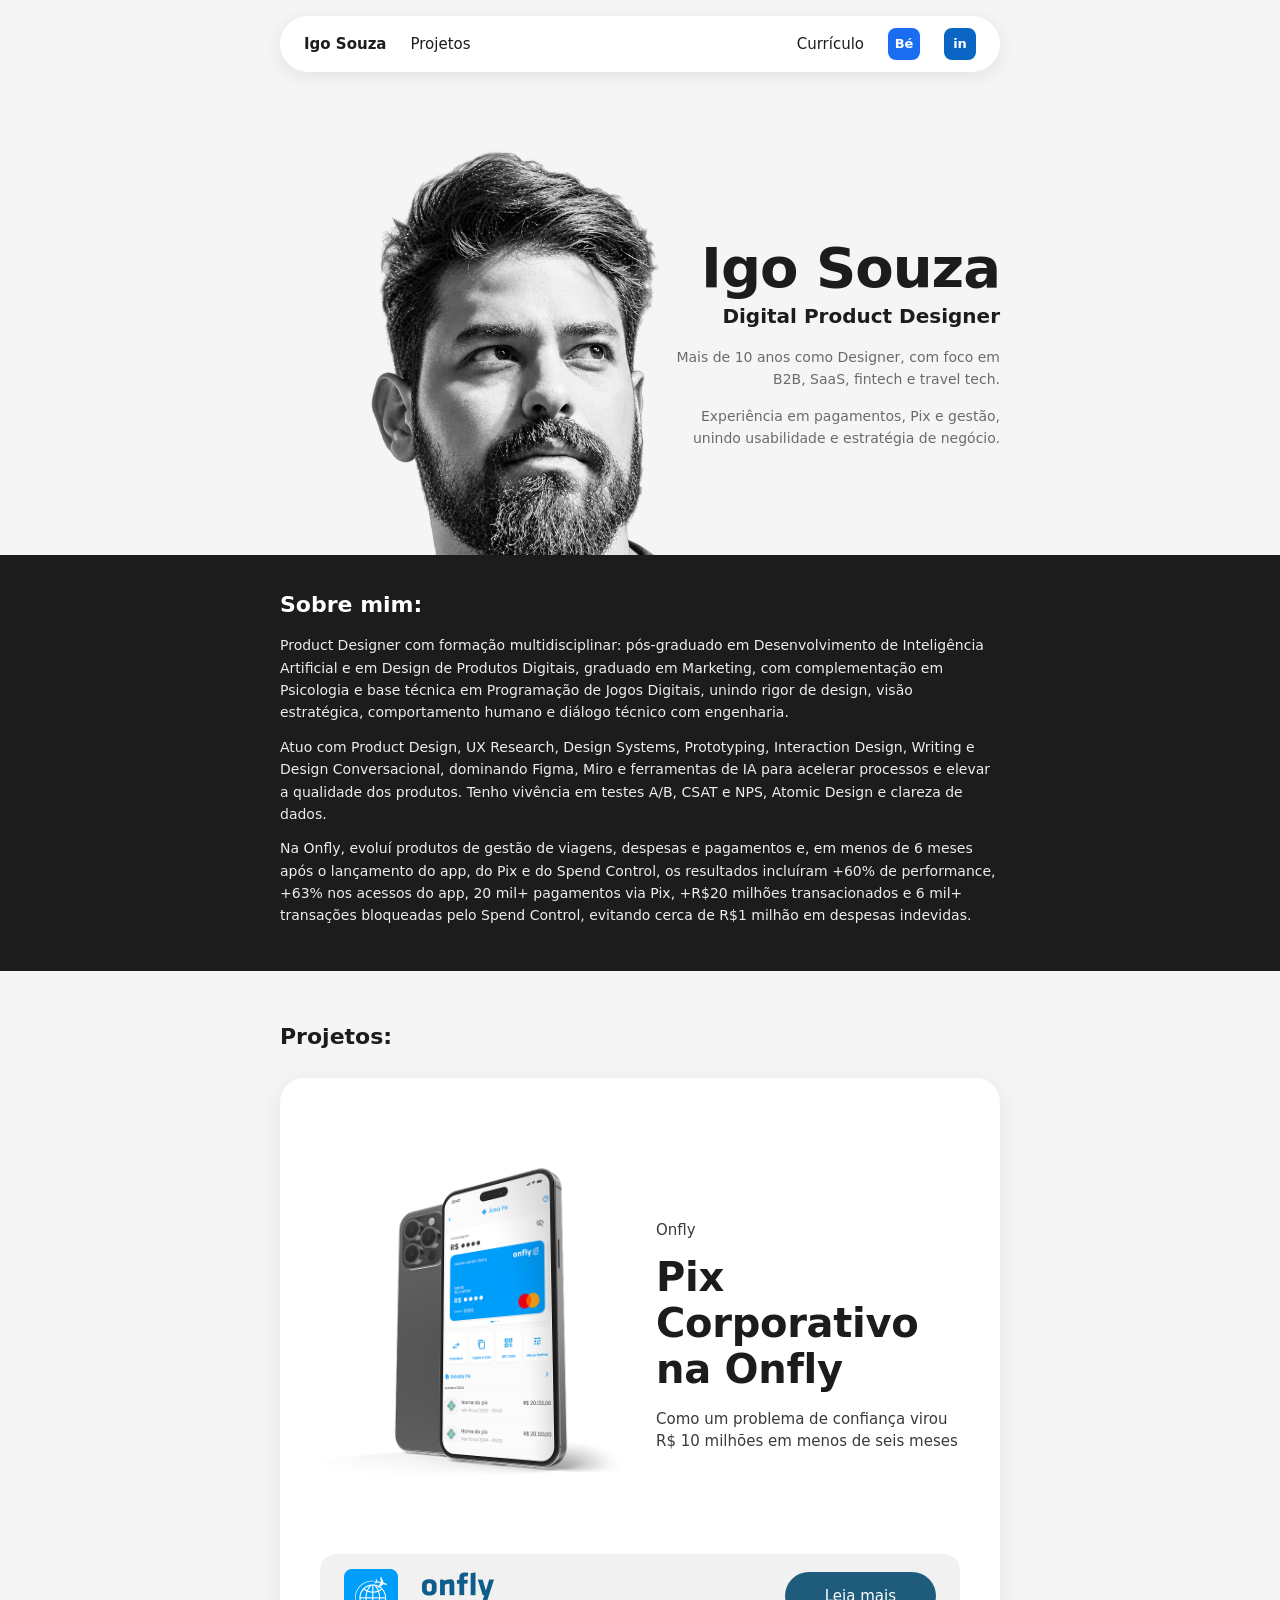
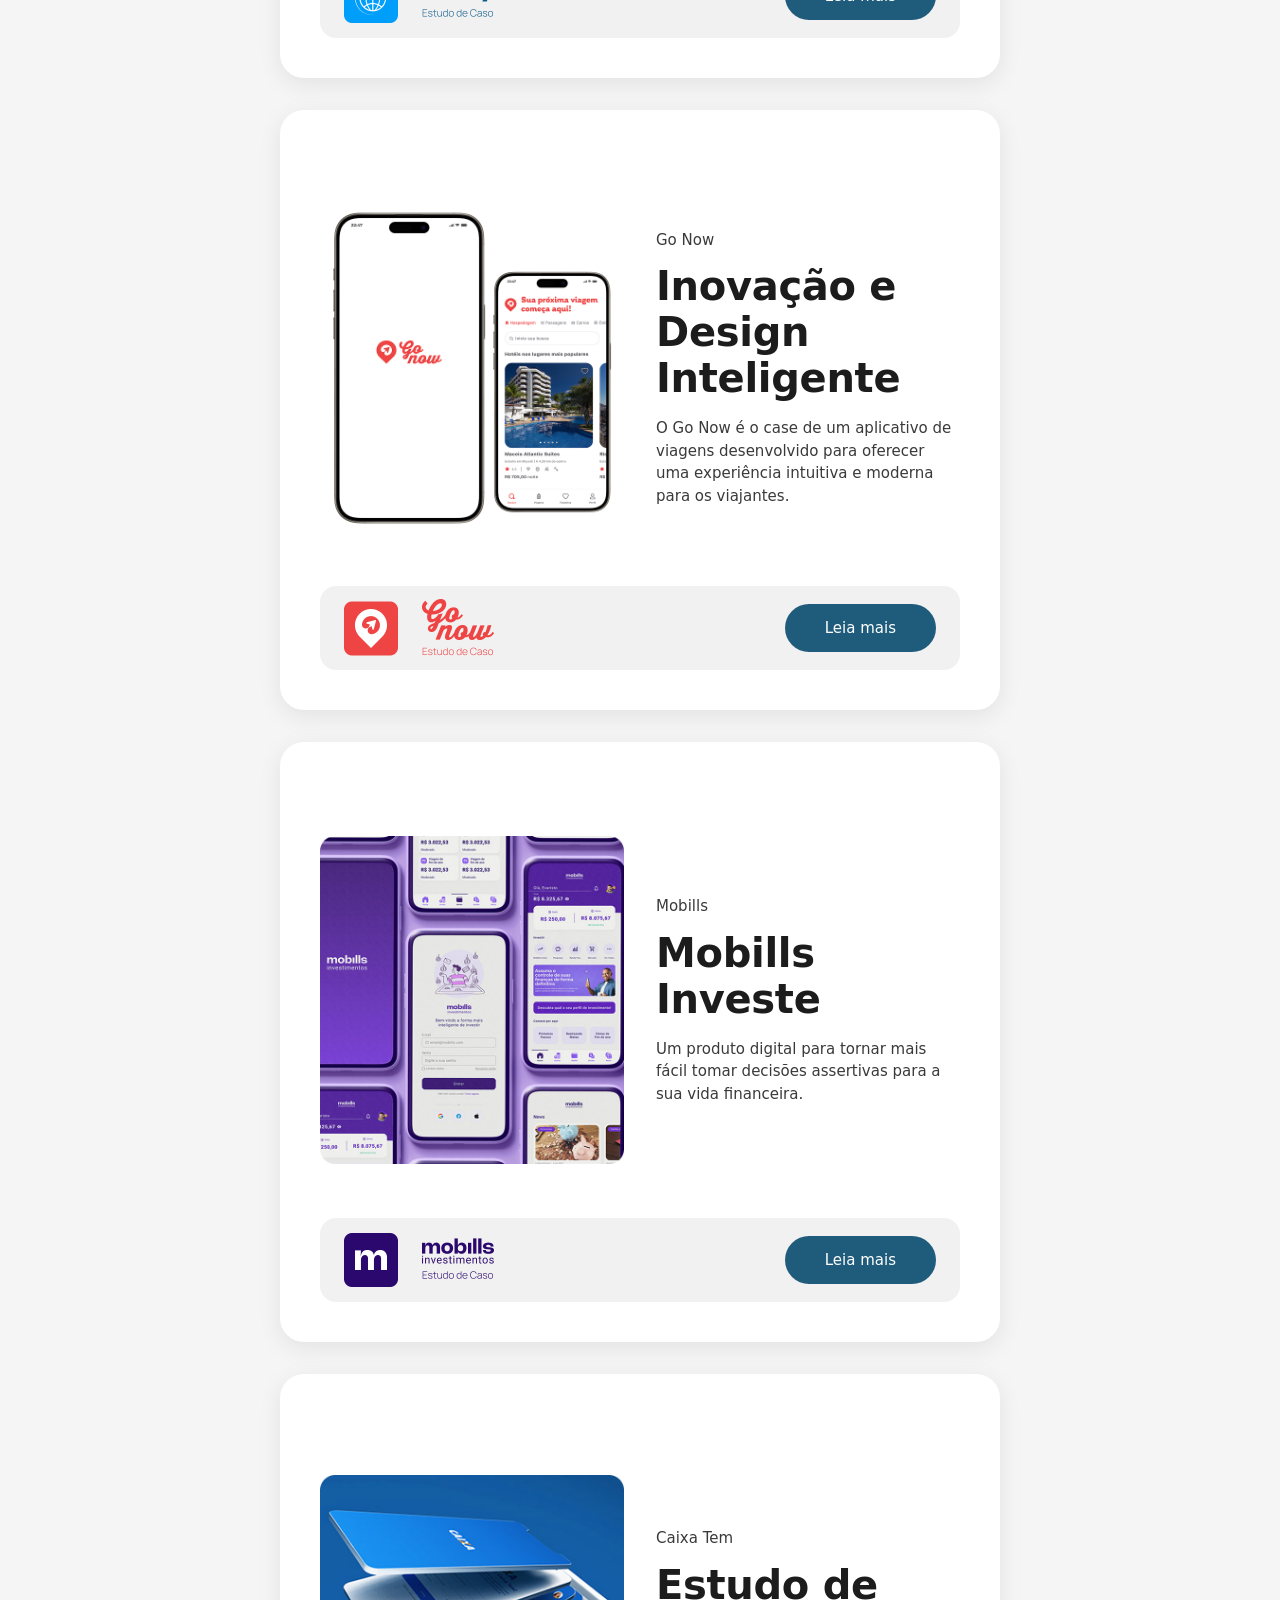
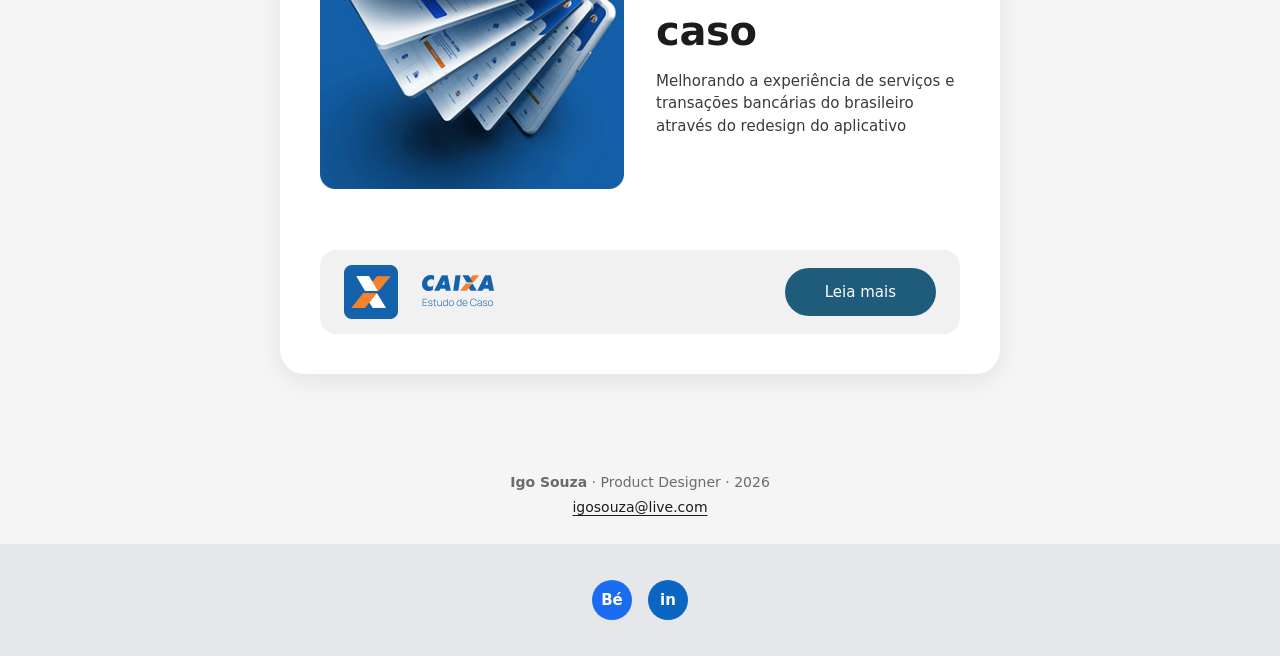
==== commit 41cc66b4: "Layout 2.0" ====
--- a/index.html
+++ b/index.html
@@ -26,12 +26,19 @@
       <a href="index.html">Igo Souza</a>
       <a href="#projetos">Projetos</a>
       <a href="assets/curriculo-igo-souza.pdf" target="_blank" rel="noopener">Currículo</a>
+      <div class="mobile-social">
+        <a class="social-btn" href="https://www.behance.net/igoreiz" target="_blank" rel="noopener" aria-label="Behance">Bé</a>
+        <a class="social-btn li" href="https://www.linkedin.com/in/igodsouza/" target="_blank" rel="noopener" aria-label="LinkedIn">in</a>
+      </div>
     </div>
   </header>
 
-  <main class="container">
+  <div class="container">
     <section class="hero" id="topo">
-      <img class="hero-img" src="assets/img/home-1.webp" alt="Retrato de Igo Souza">
+      <picture>
+        <source media="(max-width: 760px)" srcset="assets/img/mobile_home.webp">
+        <img class="hero-img" src="assets/img/home-1.webp" alt="Retrato de Igo Souza">
+      </picture>
       <div class="hero-text">
         <h1>Igo Souza</h1>
         <h2>Digital Product Designer</h2>
@@ -39,82 +46,85 @@
         <p>Experiência em pagamentos, Pix e gestão, unindo usabilidade e estratégia de negócio.</p>
       </div>
     </section>
+  </div>
 
-    <section class="about">
+  <section class="about">
+    <div class="about-inner">
       <h3>Sobre mim:</h3>
       <p>Product Designer com formação multidisciplinar: pós-graduado em Desenvolvimento de Inteligência Artificial e em Design de Produtos Digitais, graduado em Marketing, com complementação em Psicologia e base técnica em Programação de Jogos Digitais, unindo rigor de design, visão estratégica, comportamento humano e diálogo técnico com engenharia.</p>
       <p>Atuo com Product Design, UX Research, Design Systems, Prototyping, Interaction Design, Writing e Design Conversacional, dominando Figma, Miro e ferramentas de IA para acelerar processos e elevar a qualidade dos produtos. Tenho vivência em testes A/B, CSAT e NPS, Atomic Design e clareza de dados.</p>
       <p>Na Onfly, evoluí produtos de gestão de viagens, despesas e pagamentos e, em menos de 6 meses após o lançamento do app, do Pix e do Spend Control, os resultados incluíram +60% de performance, +63% nos acessos do app, 20 mil+ pagamentos via Pix, +R$20 milhões transacionados e 6 mil+ transações bloqueadas pelo Spend Control, evitando cerca de R$1 milhão em despesas indevidas.</p>
-    </section>
+    </div>
+  </section>
 
-    <section class="projects" id="projetos">
-      <h2 class="section-title">Projetos:</h2>
+  <main class="container projects" id="projetos">
+    <h2 class="section-title">Projetos:</h2>
 
-      <article class="project-card">
-        <div class="project-body">
-          <img src="assets/img/home-2.png" alt="Mockup do Pix Corporativo na Onfly">
-          <div class="project-text">
-            <p class="project-tag">Onfly</p>
-            <h3>Pix Corporativo na Onfly</h3>
-            <p>Como um problema de confiança virou R$ 10 milhões em menos de seis meses</p>
-            <p class="project-author">Igo Souza · Product Designer · 2026</p>
-          </div>
+    <article class="project-card">
+      <div class="project-body">
+        <img src="assets/img/home-2.png" alt="Mockup do Pix Corporativo na Onfly">
+        <div class="project-text">
+          <p class="project-tag">Onfly</p>
+          <h3>Pix Corporativo na Onfly</h3>
+          <p>Como um problema de confiança virou R$ 10 milhões em menos de seis meses</p>
         </div>
-        <div class="project-footer">
-          <img class="logo" src="assets/img/logos/logo-onfly.png" alt="onfly · Estudo de Caso">
-          <a class="btn-leia" href="pix.html">Leia mais</a>
+      </div>
+      <div class="project-footer">
+        <img class="logo" src="assets/img/logos/logo-onfly.png" alt="onfly · Estudo de Caso">
+        <a class="btn-leia" href="pix.html">Leia mais</a>
+      </div>
+    </article>
+
+    <article class="project-card">
+      <div class="project-body">
+        <img src="assets/img/home-3.png" alt="Telas do Go Now">
+        <div class="project-text">
+          <p class="project-tag">Go Now</p>
+          <h3>Inovação e Design Inteligente</h3>
+          <p>O Go Now é o case de um aplicativo de viagens desenvolvido para oferecer uma experiência intuitiva e moderna para os viajantes.</p>
         </div>
-      </article>
+      </div>
+      <div class="project-footer">
+        <img class="logo" src="assets/img/logos/logo-gonow.png" alt="Go Now · Estudo de Caso">
+        <a class="btn-leia" href="go-now.html">Leia mais</a>
+      </div>
+    </article>
 
-      <article class="project-card">
-        <div class="project-body">
-          <img src="assets/img/home-3.png" alt="Telas do Go Now">
-          <div class="project-text">
-            <p class="project-tag">Go Now</p>
-            <h3>Inovação e Design Inteligente</h3>
-            <p>O Go Now é o case de um aplicativo de viagens desenvolvido para oferecer uma experiência intuitiva e moderna para os viajantes.</p>
-            <p class="project-author">Igo Souza · Product Designer · 2025</p>
-          </div>
+    <article class="project-card">
+      <div class="project-body">
+        <img src="assets/img/home-4.png" alt="Telas do Mobills Investimentos">
+        <div class="project-text">
+          <p class="project-tag">Mobills</p>
+          <h3>Mobills Investe</h3>
+          <p>Um produto digital para tornar mais fácil tomar decisões assertivas para a sua vida financeira.</p>
         </div>
-        <div class="project-footer">
-          <img class="logo" src="assets/img/logos/logo-gonow.png" alt="Go Now · Estudo de Caso">
-          <a class="btn-leia" href="go-now.html">Leia mais</a>
+      </div>
+      <div class="project-footer">
+        <img class="logo" src="assets/img/logos/logo-mobills.png" alt="mobills investimentos · Estudo de Caso">
+        <a class="btn-leia" href="mobills.html">Leia mais</a>
+      </div>
+    </article>
+
+    <article class="project-card">
+      <div class="project-body">
+        <img src="assets/img/home-5.png" alt="Cartões do Caixa Tem">
+        <div class="project-text">
+          <p class="project-tag">Caixa Tem</p>
+          <h3>Estudo de caso</h3>
+          <p>Melhorando a experiência de serviços e transações bancárias do brasileiro através do redesign do aplicativo</p>
         </div>
-      </article>
+      </div>
+      <div class="project-footer">
+        <img class="logo" src="assets/img/logos/logo-caixa.png" alt="CAIXA · Estudo de Caso">
+        <a class="btn-leia" href="caixa-tem.html">Leia mais</a>
+      </div>
+    </article>
+  </main>
 
-      <article class="project-card">
-        <div class="project-body">
-          <img src="assets/img/home-4.png" alt="Telas do Mobills Investimentos">
-          <div class="project-text">
-            <p class="project-tag">Mobills</p>
-            <h3>Mobills Investe</h3>
-            <p>Um produto digital para tornar mais fácil tomar decisões assertivas para a sua vida financeira.</p>
-            <p class="project-author">Igo Souza · Product Designer · 2022</p>
-          </div>
-        </div>
-        <div class="project-footer">
-          <img class="logo" src="assets/img/logos/logo-mobills.png" alt="mobills investimentos · Estudo de Caso">
-          <a class="btn-leia" href="mobills.html">Leia mais</a>
-        </div>
-      </article>
-
-      <article class="project-card">
-        <div class="project-body">
-          <img src="assets/img/home-5.png" alt="Cartões do Caixa Tem">
-          <div class="project-text">
-            <p class="project-tag">Caixa Tem</p>
-            <h3>Estudo de caso</h3>
-            <p>Melhorando a experiência de serviços e transações bancárias do brasileiro através do redesign do aplicativo</p>
-            <p class="project-author">Igo Souza · Product Designer · 2020</p>
-          </div>
-        </div>
-        <div class="project-footer">
-          <img class="logo" src="assets/img/logos/logo-caixa.png" alt="CAIXA · Estudo de Caso">
-          <a class="btn-leia" href="caixa-tem.html">Leia mais</a>
-        </div>
-      </article>
-    </section>
-  </main>
+  <p class="contact-line">
+    <strong>Igo Souza</strong> · Product Designer · 2026<br>
+    <a href="mailto:igosouza@live.com">igosouza@live.com</a>
+  </p>
 
   <footer class="footer">
     <div class="socials">
--- a/assets/css/style.css
+++ b/assets/css/style.css
@@ -26,7 +26,7 @@
 a { color: inherit; text-decoration: none; }
 button { font: inherit; }
 
-/* The whole page is one 720px column */
+/* Content column: 720px wide, centred */
 .container {
   width: 100%;
   max-width: var(--content);
@@ -61,6 +61,7 @@
 }
 .social-btn.li { background: var(--linkedin); }
 
+/* Hamburger: hidden on desktop */
 .menu-toggle {
   display: none;
   width: 32px; height: 32px; background: none; border: 0; cursor: pointer;
@@ -75,20 +76,25 @@
 .menu-toggle span::before { top: -6px; left: 0; }
 .menu-toggle span::after { top: 6px; left: 0; }
 
-.mobile-menu {
-  display: none; flex-direction: column; gap: 14px;
-  background: #fff; border-radius: 20px; margin-top: 8px; padding: 18px 24px;
+/* Mobile panel: hidden on desktop */
+.mobile-menu { display: none; }
+.mobile-menu.open {
+  display: flex; flex-direction: column; gap: 16px;
+  position: absolute; top: calc(100% + 8px); right: 24px; min-width: 200px;
+  background: #fff; border-radius: 20px; padding: 20px 24px;
   box-shadow: 0 4px 18px rgba(0,0,0,.08);
 }
-.mobile-menu.open { display: flex; }
 .mobile-menu a { font-size: 15px; }
-
-/* ---------- Home: hero (photo 496 x 435, text on the right) ---------- */
+.mobile-social { display: none; gap: 12px; }
+.mobile-social .social-btn { width: 36px; height: 36px; font-size: 14px; }
+
+/* ---------- Home hero: photo 496 x 435 on the left, text on the right ---------- */
 .hero {
   position: relative;
   height: 435px;
   margin-top: 48px;
 }
+.hero picture { display: contents; }
 .hero-img {
   position: absolute; left: 0; top: 0;
   width: 496px; height: 435px; object-fit: cover; object-position: center top;
@@ -101,11 +107,9 @@
 .hero-text h2 { font-size: 20px; font-weight: 600; margin-top: 4px; }
 .hero-text p { color: var(--muted); font-size: 14px; margin-top: 14px; }
 
-/* ---------- "Sobre mim" band: sits flush against the photo ---------- */
-.about {
-  background: var(--dark); color: #fff;
-  padding: 32px 40px;
-}
+/* ---------- "Sobre mim": full-width band, text column is 720px ---------- */
+.about { background: var(--dark); color: #fff; }
+.about-inner { max-width: var(--content); margin: 0 auto; padding: 32px 0; }
 .about h3 { font-size: 22px; font-weight: 600; margin-bottom: 12px; }
 .about p { font-size: 14px; line-height: 1.6; opacity: .92; margin-bottom: 12px; }
 
@@ -136,7 +140,6 @@
   margin: 12px 0 16px; letter-spacing: -.3px;
 }
 .project-text p { font-size: 15px; line-height: 1.5; color: #3a3a3a; }
-.project-author { display: none; }
 
 .project-footer {
   display: flex; align-items: center; justify-content: space-between;
@@ -149,6 +152,13 @@
   padding: 0 40px; height: 48px; line-height: 48px;
   border-radius: 999px; font-size: 15px; font-weight: 500;
 }
+
+/* ---------- Contact line (home and case pages) ---------- */
+.contact-line {
+  text-align: center; color: var(--muted); font-size: 14px; line-height: 1.8;
+  margin: 48px auto 8px; max-width: var(--content);
+}
+.contact-line a { color: var(--text); text-decoration: underline; text-underline-offset: 3px; }
 
 /* ---------- Case study pages ---------- */
 .case { padding: 0 16px; }
@@ -165,39 +175,60 @@
   line-height: 1.4; max-width: 560px; margin: 36px auto;
 }
 .case-img { width: 100%; border-radius: 16px; margin: 20px 0; }
-.case-footer { text-align: center; padding: 40px 0 20px; color: var(--muted); font-size: 14px; }
+.case-footer { text-align: center; padding: 40px 0 20px; color: var(--muted); font-size: 14px; line-height: 1.8; }
+.case-footer a { color: var(--text); text-decoration: underline; text-underline-offset: 3px; }
 
 /* ---------- Footer ---------- */
-.footer { background: #e6e7ea; padding: 36px 0; margin-top: 56px; text-align: center; }
+.footer { background: #e6e7ea; padding: 36px 0; margin-top: 24px; text-align: center; }
 .footer .socials { display: flex; justify-content: center; gap: 16px; }
 .footer .social-btn { width: 40px; height: 40px; border-radius: 50%; font-size: 15px; }
 
 /* ---------- Mobile ---------- */
 @media (max-width: 760px) {
-  .header { margin-top: 12px; padding: 0 16px; }
-  .nav { padding: 0 16px; }
-  .nav-left, .desk-only { display: none; }
+  .header { max-width: none; margin-top: 12px; padding: 0 24px; }
+  .nav {
+    width: fit-content; height: 56px; padding: 0 12px; margin-left: auto;
+  }
+  .nav-left, .nav-right .link, .nav-right .social-btn { display: none; }
+  .nav-right { gap: 0; }
   .menu-toggle { display: block; }
-
-  /* Hero: title first, photo below, "Sobre mim" attached under the photo */
-  .hero { height: auto; display: flex; flex-direction: column; margin-top: 32px; }
-  .hero-text { position: static; width: auto; text-align: center; padding: 0 16px; order: 1; }
-  .hero-text h1 { font-size: 48px; }
-  .hero-img { position: static; order: 2; width: 100%; height: auto; }
-  .about { padding: 24px; }
-
-  /* Banners: photo on top, text, then only the button (logo bar is hidden) */
-  .projects { padding: 0 16px 16px; }
-  .section-title { margin-top: 32px; }
-  .project-card { height: auto; padding: 24px; }
+  .mobile-social { display: flex; }
+
+  /* Hero: title first (fills width with 48px margins), subtitle, then photo */
+  .container.hero-wrap { padding: 0; }
+  .hero {
+    height: auto; margin-top: 32px;
+    display: flex; flex-direction: column;
+  }
+  .hero-text {
+    position: static; width: auto; order: 1;
+    text-align: center; padding: 0 48px;
+  }
+  .hero-text h1 {
+    font-size: calc((100vw - 96px) * 0.171);
+    line-height: 1.05; white-space: nowrap;
+  }
+  .hero-text h2 { font-size: 18px; margin-top: 8px; }
+  .hero-text h2 + p { margin-top: 32px; }
+  .hero-text p { font-size: 15px; }
+  .hero-text p + p { margin-top: 16px; }
+
+  .hero picture { display: block; order: 2; margin-top: 24px; }
+  .hero-img { position: static; width: 100%; height: auto; }
+
+  .about-inner { padding: 24px; }
+
+  .projects { padding: 0 24px 24px; }
+  .section-title { margin: 24px 0 24px; }
+  .project-card { height: auto; padding: 24px; margin-bottom: 24px; }
   .project-body { grid-template-columns: 1fr; gap: 16px; }
   .project-body img { max-height: 300px; }
   .project-text h3 { font-size: 30px; }
-  .project-author { display: block; font-size: 14px; margin-top: 12px; color: #3a3a3a; }
   .project-footer { background: none; height: auto; padding: 0; margin-top: 20px; }
   .project-footer img.logo { display: none; }
   .btn-leia { width: 100%; text-align: center; height: 52px; line-height: 52px; }
 
-  .case { padding: 0 16px; }
+  .case { padding: 0 24px; }
   .case-hero h1 { font-size: 32px; }
-}
+  .contact-line { padding: 0 24px; }
+}
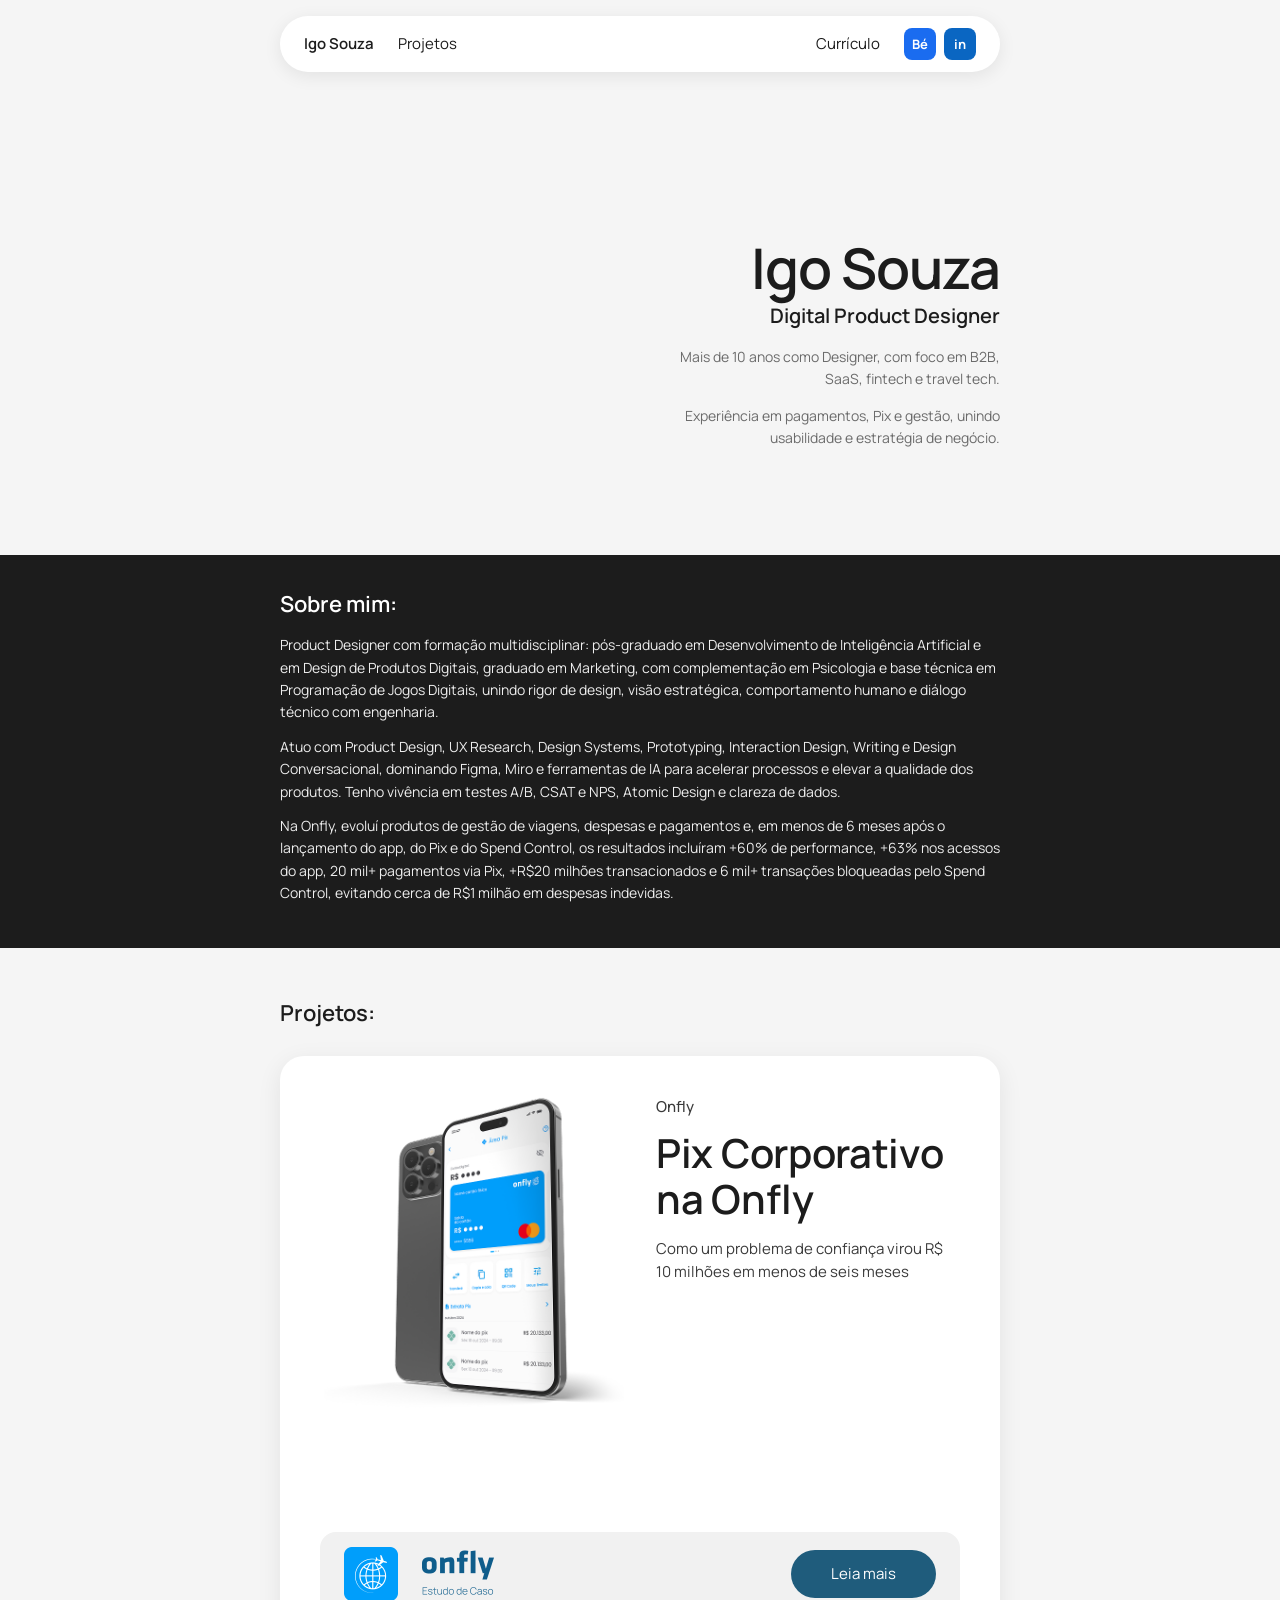
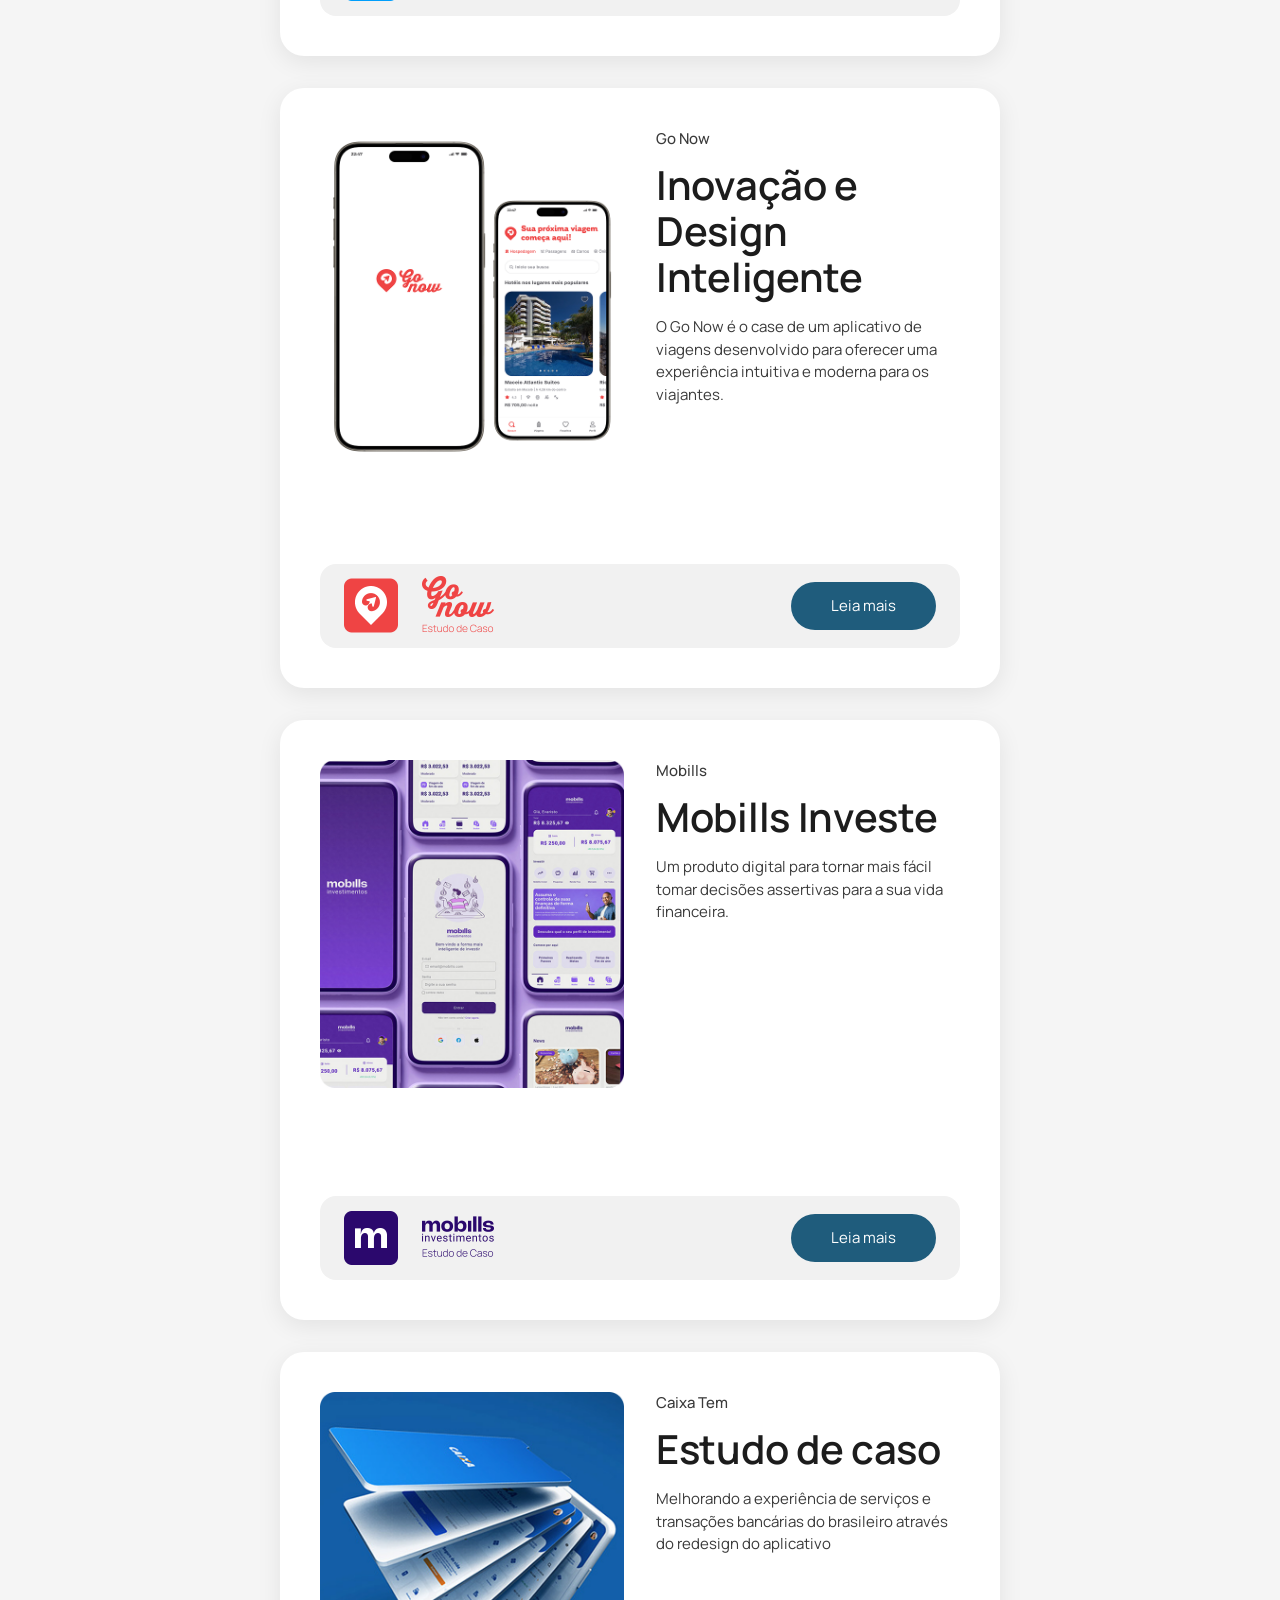
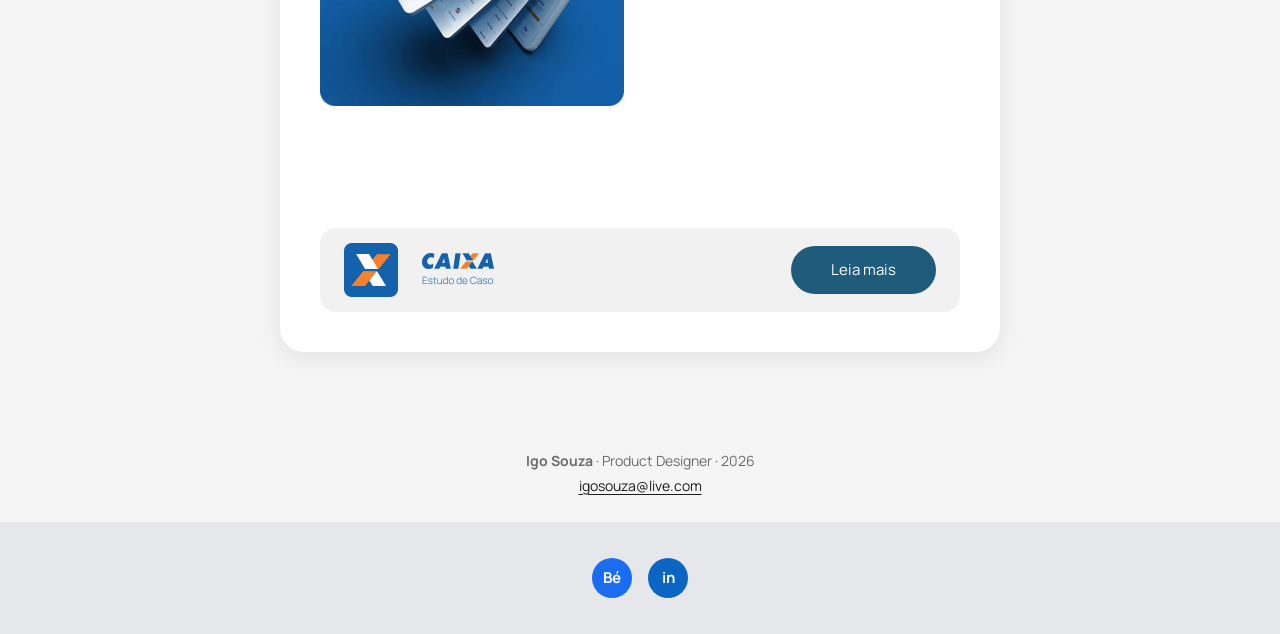
==== commit 184fd67c: "Add files via upload" ====
--- a/index.html
+++ b/index.html
@@ -5,6 +5,9 @@
   <meta name="viewport" content="width=device-width, initial-scale=1.0">
   <title>Igo Souza | Digital Product Designer</title>
   <meta name="description" content="Igo Souza, Digital Product Designer especializado em B2B, SaaS, fintech e travel tech.">
+  <link rel="preconnect" href="https://fonts.googleapis.com">
+  <link rel="preconnect" href="https://fonts.gstatic.com" crossorigin>
+  <link href="https://fonts.googleapis.com/css2?family=Manrope:wght@400;500;600;700&family=Montserrat:ital,wght@0,400;0,500;1,400&display=swap" rel="stylesheet">
   <link rel="stylesheet" href="assets/css/style.css">
 </head>
 <body>
--- a/assets/css/style.css
+++ b/assets/css/style.css
@@ -16,7 +16,7 @@
 html { background: var(--bg); }
 
 body {
-  font-family: "Inter", system-ui, -apple-system, "Segoe UI", Roboto, sans-serif;
+  font-family: "Manrope", "Inter", system-ui, -apple-system, "Segoe UI", Roboto, sans-serif;
   background: var(--bg);
   color: var(--text);
   line-height: 1.6;
@@ -54,12 +54,14 @@
 /* Active page is shown only by weight, no colour change on hover or active */
 .nav a.link { font-size: 15px; font-weight: 400; }
 .nav a.link.active { font-weight: 600; }
+.nav a.link:hover { font-weight: 700; }
 
 .social-btn {
   width: 32px; height: 32px; border-radius: 8px; display: inline-grid; place-items: center;
   background: var(--blue); color: #fff; font-weight: 700; font-size: 13px;
 }
 .social-btn.li { background: var(--linkedin); }
+.nav-right .social-btn + .social-btn { margin-left: -16px; }
 
 /* Hamburger: hidden on desktop */
 .menu-toggle {
@@ -79,13 +81,14 @@
 /* Mobile panel: hidden on desktop */
 .mobile-menu { display: none; }
 .mobile-menu.open {
-  display: flex; flex-direction: column; gap: 16px;
+  display: flex; flex-direction: column; gap: 16px; align-items: flex-end; text-align: right;
   position: absolute; top: calc(100% + 8px); right: 24px; min-width: 200px;
   background: #fff; border-radius: 20px; padding: 20px 24px;
   box-shadow: 0 4px 18px rgba(0,0,0,.08);
 }
-.mobile-menu a { font-size: 15px; }
-.mobile-social { display: none; gap: 12px; }
+.mobile-menu a { font-size: 15px; text-align: right; font-family: "Manrope", system-ui, sans-serif; }
+.mobile-menu a:hover { font-weight: 700; }
+.mobile-social { display: none; gap: 8px; justify-content: flex-end; }
 .mobile-social .social-btn { width: 36px; height: 36px; font-size: 14px; }
 
 /* ---------- Home hero: photo 496 x 435 on the left, text on the right ---------- */
@@ -129,7 +132,7 @@
 }
 .project-body {
   flex: 1;
-  display: grid; grid-template-columns: 1fr 1fr; gap: 32px; align-items: center;
+  display: grid; grid-template-columns: 1fr 1fr; gap: 32px; align-items: start;
 }
 .project-body img {
   width: 100%; height: auto; max-height: 340px; object-fit: contain;
@@ -148,10 +151,13 @@
 /* Logos are 150px wide on desktop; Go Now becomes 59px tall automatically */
 .project-footer img.logo { width: 150px; height: auto; }
 .btn-leia {
+  display: inline-block;
+  font-family: "Manrope", system-ui, sans-serif;
   background: var(--btn); color: #fff;
   padding: 0 40px; height: 48px; line-height: 48px;
-  border-radius: 999px; font-size: 15px; font-weight: 500;
-}
+  border-radius: 999px; font-size: 15px; font-weight: 400;
+}
+.btn-leia:hover { font-weight: 700; }
 
 /* ---------- Contact line (home and case pages) ---------- */
 .contact-line {
@@ -178,6 +184,16 @@
 .case-footer { text-align: center; padding: 40px 0 20px; color: var(--muted); font-size: 14px; line-height: 1.8; }
 .case-footer a { color: var(--text); text-decoration: underline; text-underline-offset: 3px; }
 
+
+/* Case study body text: Montserrat. Titles and subtitles stay in Manrope. */
+.case p,
+.case ul,
+.case li,
+.quote,
+.case-footer {
+  font-family: "Montserrat", "Manrope", system-ui, sans-serif;
+}
+
 /* ---------- Footer ---------- */
 .footer { background: #e6e7ea; padding: 36px 0; margin-top: 24px; text-align: center; }
 .footer .socials { display: flex; justify-content: center; gap: 16px; }
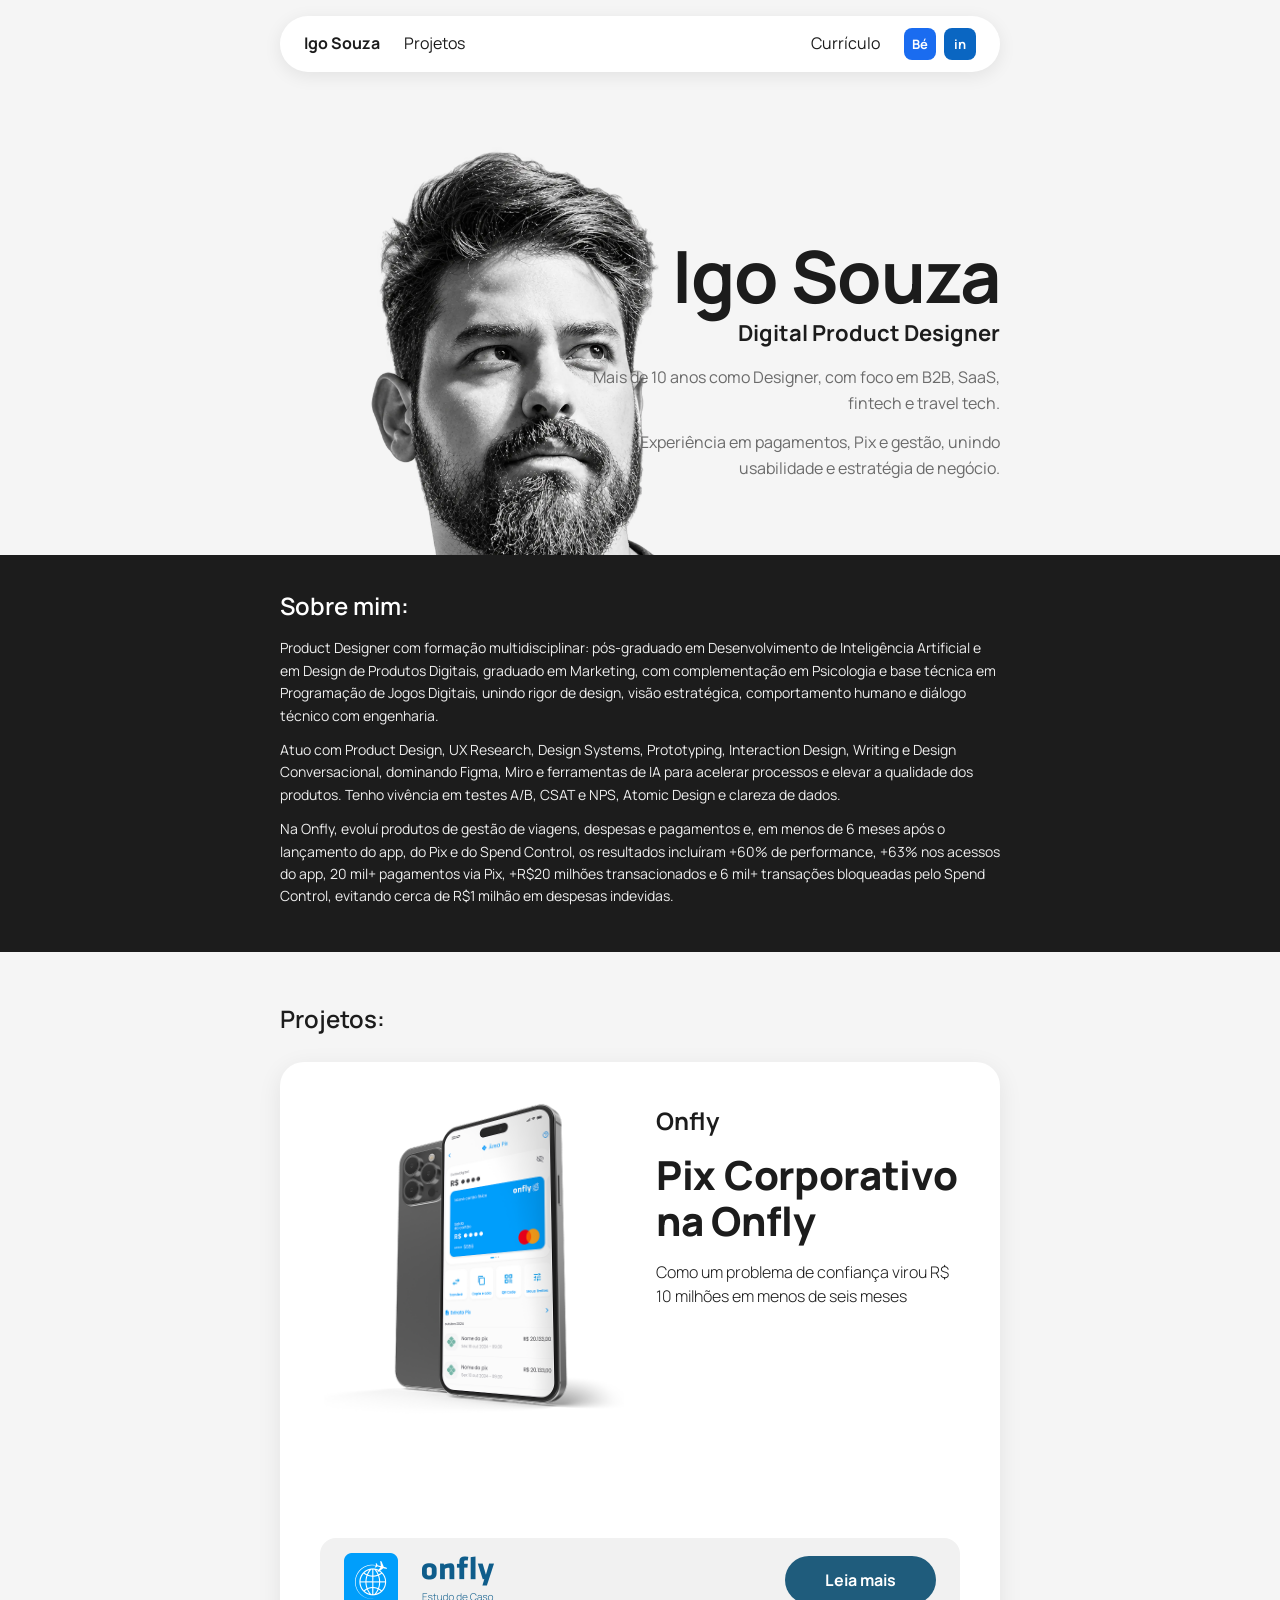
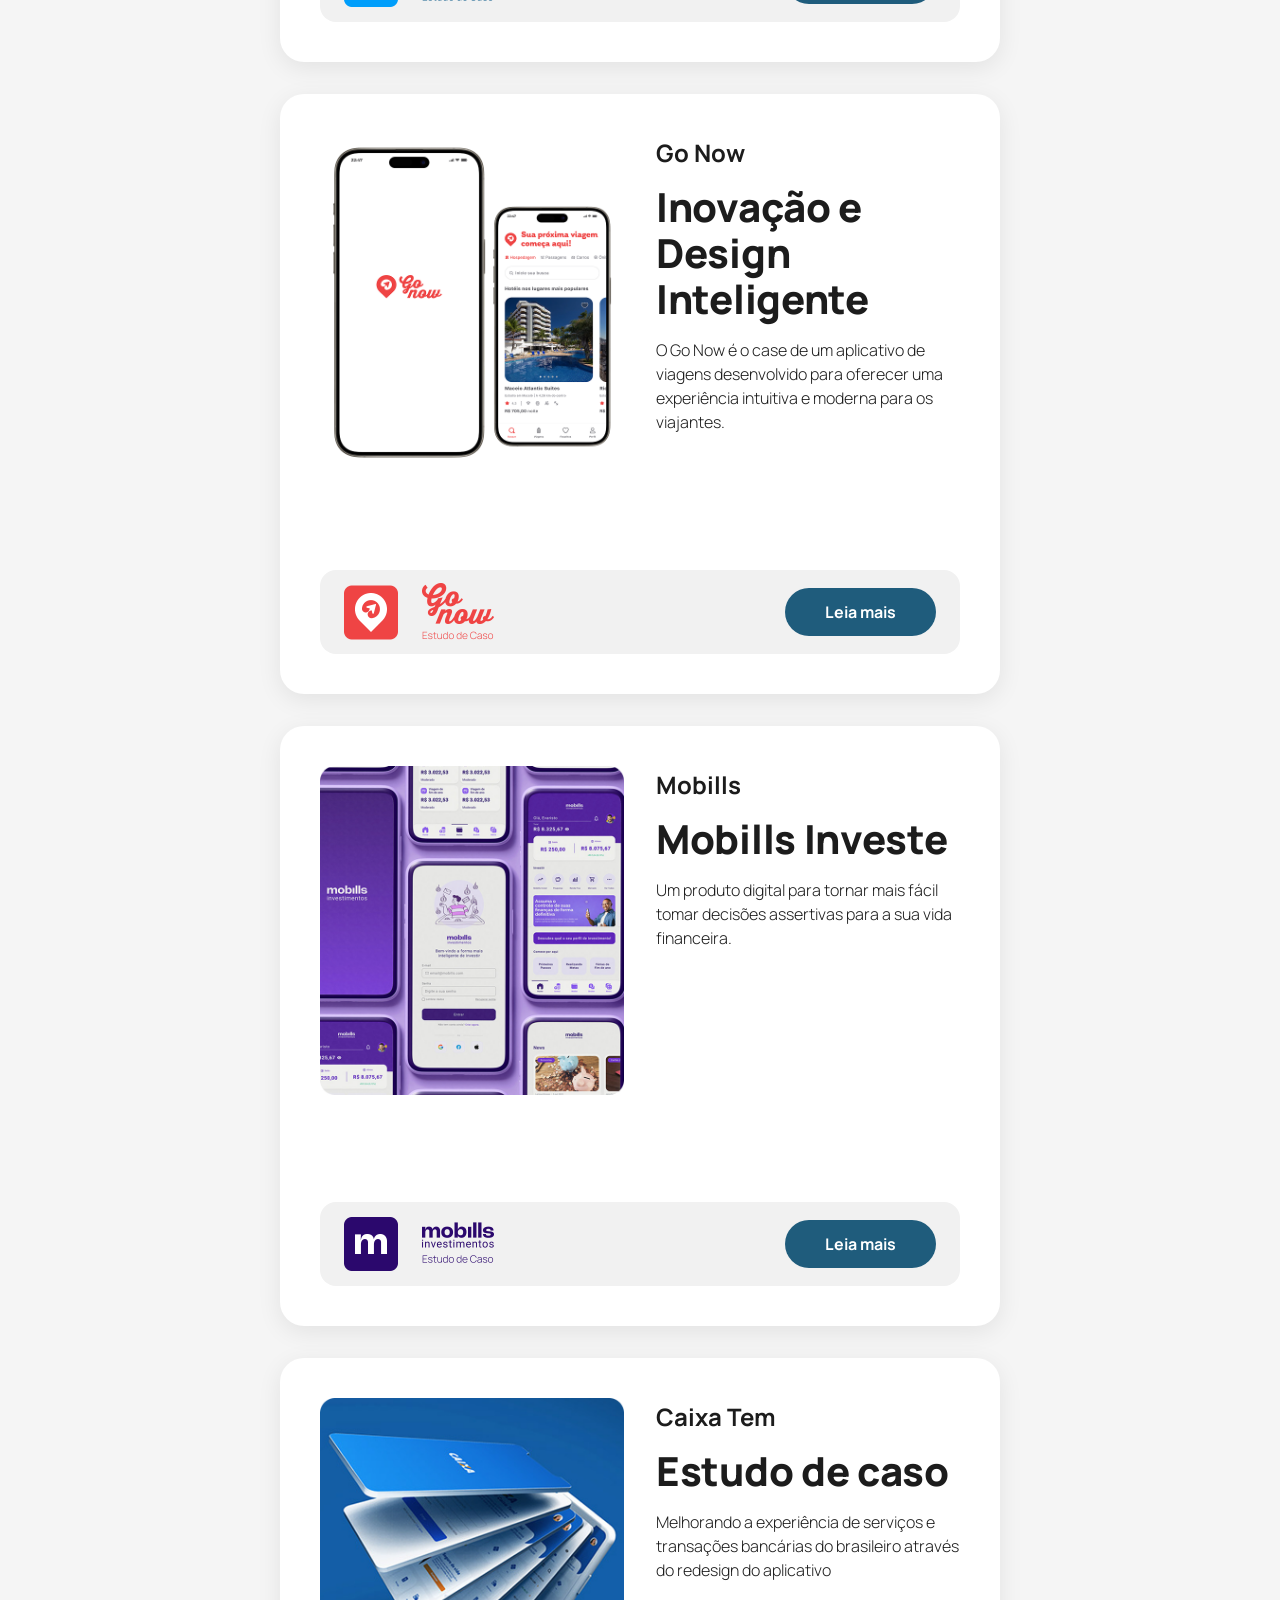
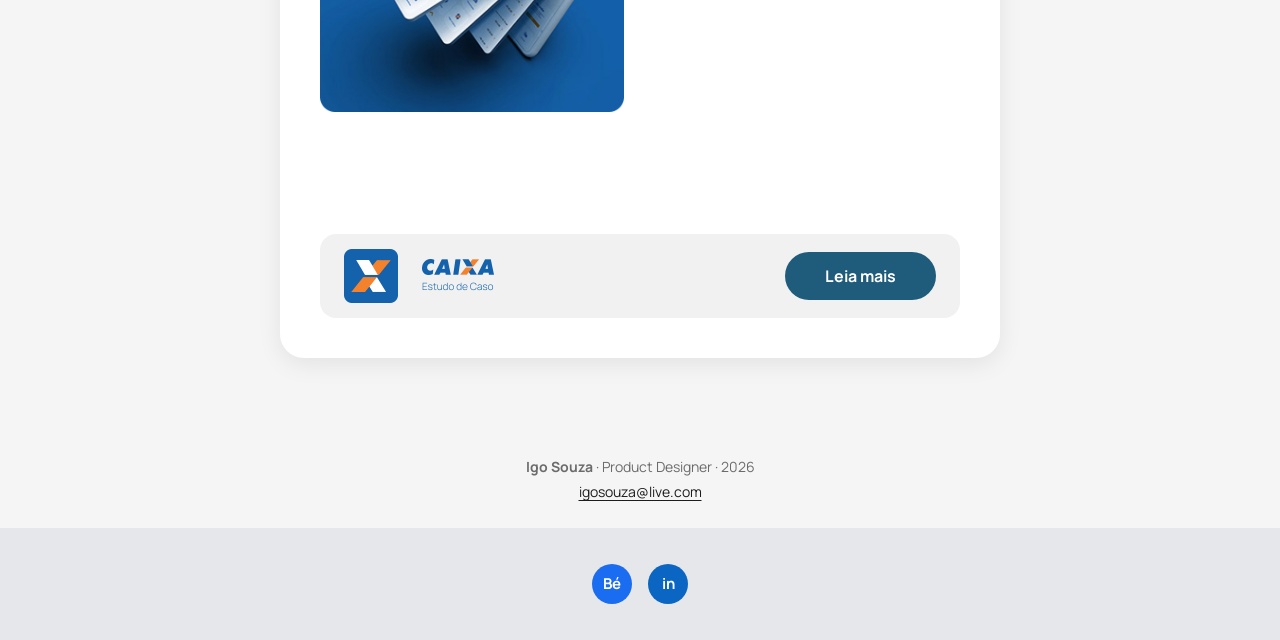
==== commit 4ab5335c: "Add files via upload" ====
--- a/index.html
+++ b/index.html
@@ -7,7 +7,7 @@
   <meta name="description" content="Igo Souza, Digital Product Designer especializado em B2B, SaaS, fintech e travel tech.">
   <link rel="preconnect" href="https://fonts.googleapis.com">
   <link rel="preconnect" href="https://fonts.gstatic.com" crossorigin>
-  <link href="https://fonts.googleapis.com/css2?family=Manrope:wght@400;500;600;700&family=Montserrat:ital,wght@0,400;0,500;1,400&display=swap" rel="stylesheet">
+  <link href="https://fonts.googleapis.com/css2?family=Manrope:wght@300;400;600;700;800&family=Montserrat:ital,wght@0,300;0,400;0,600;0,700;1,400;1,600&display=swap" rel="stylesheet">
   <link rel="stylesheet" href="assets/css/style.css">
 </head>
 <body>
@@ -69,7 +69,7 @@
         <div class="project-text">
           <p class="project-tag">Onfly</p>
           <h3>Pix Corporativo na Onfly</h3>
-          <p>Como um problema de confiança virou R$ 10 milhões em menos de seis meses</p>
+          <p class="project-desc">Como um problema de confiança virou R$ 10 milhões em menos de seis meses</p>
         </div>
       </div>
       <div class="project-footer">
@@ -84,7 +84,7 @@
         <div class="project-text">
           <p class="project-tag">Go Now</p>
           <h3>Inovação e Design Inteligente</h3>
-          <p>O Go Now é o case de um aplicativo de viagens desenvolvido para oferecer uma experiência intuitiva e moderna para os viajantes.</p>
+          <p class="project-desc">O Go Now é o case de um aplicativo de viagens desenvolvido para oferecer uma experiência intuitiva e moderna para os viajantes.</p>
         </div>
       </div>
       <div class="project-footer">
@@ -99,7 +99,7 @@
         <div class="project-text">
           <p class="project-tag">Mobills</p>
           <h3>Mobills Investe</h3>
-          <p>Um produto digital para tornar mais fácil tomar decisões assertivas para a sua vida financeira.</p>
+          <p class="project-desc">Um produto digital para tornar mais fácil tomar decisões assertivas para a sua vida financeira.</p>
         </div>
       </div>
       <div class="project-footer">
@@ -114,7 +114,7 @@
         <div class="project-text">
           <p class="project-tag">Caixa Tem</p>
           <h3>Estudo de caso</h3>
-          <p>Melhorando a experiência de serviços e transações bancárias do brasileiro através do redesign do aplicativo</p>
+          <p class="project-desc">Melhorando a experiência de serviços e transações bancárias do brasileiro através do redesign do aplicativo</p>
         </div>
       </div>
       <div class="project-footer">
--- a/assets/css/style.css
+++ b/assets/css/style.css
@@ -15,8 +15,10 @@
 
 html { background: var(--bg); }
 
+/* Typefaces: Manrope for the interface, Montserrat for case body text only */
 body {
-  font-family: "Manrope", "Inter", system-ui, -apple-system, "Segoe UI", Roboto, sans-serif;
+  font-family: "Manrope", sans-serif;
+  font-weight: 400;
   background: var(--bg);
   color: var(--text);
   line-height: 1.6;
@@ -51,9 +53,10 @@
   box-shadow: 0 4px 18px rgba(0,0,0,.08);
 }
 .nav-left, .nav-right { display: flex; align-items: center; gap: 24px; }
-/* Active page is shown only by weight, no colour change on hover or active */
-.nav a.link { font-size: 15px; font-weight: 400; }
-.nav a.link.active { font-weight: 600; }
+
+/* Menu links: 16px Manrope Regular, bold on hover and when active (no colour change) */
+.nav a.link { font-size: 16px; font-weight: 400; }
+.nav a.link.active { font-weight: 700; }
 .nav a.link:hover { font-weight: 700; }
 
 .social-btn {
@@ -61,6 +64,7 @@
   background: var(--blue); color: #fff; font-weight: 700; font-size: 13px;
 }
 .social-btn.li { background: var(--linkedin); }
+/* 8px between the two header social buttons; Currículo keeps its 24px gap */
 .nav-right .social-btn + .social-btn { margin-left: -16px; }
 
 /* Hamburger: hidden on desktop */
@@ -86,7 +90,7 @@
   background: #fff; border-radius: 20px; padding: 20px 24px;
   box-shadow: 0 4px 18px rgba(0,0,0,.08);
 }
-.mobile-menu a { font-size: 15px; text-align: right; font-family: "Manrope", system-ui, sans-serif; }
+.mobile-menu a { font-size: 16px; font-weight: 400; text-align: right; font-family: "Manrope", sans-serif; }
 .mobile-menu a:hover { font-weight: 700; }
 .mobile-social { display: none; gap: 8px; justify-content: flex-end; }
 .mobile-social .social-btn { width: 36px; height: 36px; font-size: 14px; }
@@ -104,23 +108,23 @@
 }
 .hero-text {
   position: absolute; right: 0; top: 120px;
-  width: 340px; text-align: right;
-}
-.hero-text h1 { font-size: 56px; line-height: 1; font-weight: 600; letter-spacing: -1px; }
-.hero-text h2 { font-size: 20px; font-weight: 600; margin-top: 4px; }
-.hero-text p { color: var(--muted); font-size: 14px; margin-top: 14px; }
+  width: 420px; text-align: right;
+}
+.hero-text h1 { font-size: 72px; line-height: 1; font-weight: 700; letter-spacing: -1px; white-space: nowrap; }
+.hero-text h2 { font-size: 22px; font-weight: 700; margin-top: 4px; }
+.hero-text p { color: var(--muted); font-size: 16px; font-weight: 400; margin-top: 14px; }
 
 /* ---------- "Sobre mim": full-width band, text column is 720px ---------- */
 .about { background: var(--dark); color: #fff; }
 .about-inner { max-width: var(--content); margin: 0 auto; padding: 32px 0; }
-.about h3 { font-size: 22px; font-weight: 600; margin-bottom: 12px; }
-.about p { font-size: 14px; line-height: 1.6; opacity: .92; margin-bottom: 12px; }
+.about h3 { font-size: 24px; font-weight: 600; margin-bottom: 12px; }
+.about p { font-size: 14px; font-weight: 400; line-height: 1.6; opacity: .92; margin-bottom: 12px; }
 
 /* ---------- Projects ---------- */
 .projects { padding: 0 0 16px; }
-.section-title { font-size: 22px; font-weight: 600; margin: 48px 0 24px; }
-
-/* Banner: 720 x 600, as in Frame_16 */
+.section-title { font-size: 24px; font-weight: 600; margin: 48px 0 24px; }
+
+/* Banner: 720 x 600, as in the reference */
 .project-card {
   width: 100%; max-width: var(--content); height: 600px;
   margin: 0 auto 32px;
@@ -130,6 +134,7 @@
   padding: 40px;
   display: flex; flex-direction: column; justify-content: space-between;
 }
+/* Image and text block fill the space above the footer bar; content sits at the top */
 .project-body {
   flex: 1;
   display: grid; grid-template-columns: 1fr 1fr; gap: 32px; align-items: start;
@@ -137,12 +142,12 @@
 .project-body img {
   width: 100%; height: auto; max-height: 340px; object-fit: contain;
 }
-.project-tag { font-size: 16px; font-weight: 500; }
+.project-tag { font-size: 24px; font-weight: 700; }
 .project-text h3 {
-  font-size: 40px; line-height: 1.15; font-weight: 600;
+  font-size: 40px; line-height: 1.15; font-weight: 800;
   margin: 12px 0 16px; letter-spacing: -.3px;
 }
-.project-text p { font-size: 15px; line-height: 1.5; color: #3a3a3a; }
+.project-text p.project-desc { font-size: 16px; font-weight: 300; line-height: 1.5; color: var(--text); }
 
 .project-footer {
   display: flex; align-items: center; justify-content: space-between;
@@ -151,17 +156,17 @@
 /* Logos are 150px wide on desktop; Go Now becomes 59px tall automatically */
 .project-footer img.logo { width: 150px; height: auto; }
 .btn-leia {
-  display: inline-block;
-  font-family: "Manrope", system-ui, sans-serif;
+  display: inline-block; text-align: center;
+  font-family: "Manrope", sans-serif;
   background: var(--btn); color: #fff;
   padding: 0 40px; height: 48px; line-height: 48px;
-  border-radius: 999px; font-size: 15px; font-weight: 400;
-}
-.btn-leia:hover { font-weight: 700; }
-
-/* ---------- Contact line (home and case pages) ---------- */
+  border-radius: 999px; font-size: 16px; font-weight: 700;
+}
+.btn-leia:hover { font-weight: 800; }
+
+/* ---------- Contact line (home) ---------- */
 .contact-line {
-  text-align: center; color: var(--muted); font-size: 14px; line-height: 1.8;
+  text-align: center; color: var(--muted); font-size: 14px; font-weight: 400; line-height: 1.8;
   margin: 48px auto 8px; max-width: var(--content);
 }
 .contact-line a { color: var(--text); text-decoration: underline; text-underline-offset: 3px; }
@@ -169,30 +174,41 @@
 /* ---------- Case study pages ---------- */
 .case { padding: 0 16px; }
 .case-hero { text-align: center; padding: 56px 0 20px; }
-.case-hero h1 { font-size: 44px; line-height: 1.08; font-weight: 600; letter-spacing: -.8px; }
-.case-hero p { color: var(--muted); font-size: 16px; margin-top: 12px; }
+.case-hero h1 {
+  font-family: "Manrope", sans-serif;
+  font-size: 64px; line-height: 1.08; font-weight: 700; letter-spacing: -.8px;
+}
+.case-hero p {
+  font-family: "Manrope", sans-serif;
+  color: var(--muted); font-size: 20px; font-weight: 400; margin-top: 12px;
+}
 .case-cover { width: 100%; border-radius: 20px; margin: 20px 0 40px; }
-.case h2 { font-size: 22px; font-weight: 600; margin: 40px 0 12px; }
-.case p { font-size: 15px; color: #333; margin-bottom: 14px; }
-.case ul { margin: 8px 0 16px 22px; font-size: 15px; color: #333; }
+
+/* Case section titles: Montserrat Bold 24px */
+.case h2 {
+  font-family: "Montserrat", sans-serif;
+  font-size: 24px; font-weight: 700; margin: 40px 0 12px;
+}
+/* Case body text: Montserrat Light 16px */
+.case p,
+.case li {
+  font-family: "Montserrat", sans-serif;
+  font-size: 16px; font-weight: 300; color: #333; margin-bottom: 14px;
+}
+.case ul { margin: 8px 0 16px 22px; }
 .case li { margin-bottom: 6px; }
 .quote {
+  font-family: "Montserrat", sans-serif;
   text-align: center; font-size: 20px; font-style: italic; font-weight: 600;
   line-height: 1.4; max-width: 560px; margin: 36px auto;
 }
 .case-img { width: 100%; border-radius: 16px; margin: 20px 0; }
-.case-footer { text-align: center; padding: 40px 0 20px; color: var(--muted); font-size: 14px; line-height: 1.8; }
+.case-footer {
+  font-family: "Montserrat", sans-serif;
+  text-align: center; padding: 40px 0 20px; color: var(--muted);
+  font-size: 14px; font-weight: 400; line-height: 1.8;
+}
 .case-footer a { color: var(--text); text-decoration: underline; text-underline-offset: 3px; }
-
-
-/* Case study body text: Montserrat. Titles and subtitles stay in Manrope. */
-.case p,
-.case ul,
-.case li,
-.quote,
-.case-footer {
-  font-family: "Montserrat", "Manrope", system-ui, sans-serif;
-}
 
 /* ---------- Footer ---------- */
 .footer { background: #e6e7ea; padding: 36px 0; margin-top: 24px; text-align: center; }
@@ -202,49 +218,48 @@
 /* ---------- Mobile ---------- */
 @media (max-width: 760px) {
   .header { max-width: none; margin-top: 12px; padding: 0 24px; }
-  .nav {
-    width: fit-content; height: 56px; padding: 0 12px; margin-left: auto;
-  }
+  .nav { width: fit-content; height: 56px; padding: 0 12px; margin-left: auto; }
   .nav-left, .nav-right .link, .nav-right .social-btn { display: none; }
   .nav-right { gap: 0; }
   .menu-toggle { display: block; }
   .mobile-social { display: flex; }
 
-  /* Hero: title first (fills width with 48px margins), subtitle, then photo */
-  .container.hero-wrap { padding: 0; }
-  .hero {
-    height: auto; margin-top: 32px;
-    display: flex; flex-direction: column;
-  }
+  /* Hero: title, subtitle, description, then the photo. Sizes as in the reference. */
+  .hero { height: auto; margin-top: 32px; display: flex; flex-direction: column; }
   .hero-text {
     position: static; width: auto; order: 1;
     text-align: center; padding: 0 48px;
   }
-  .hero-text h1 {
-    font-size: calc((100vw - 96px) * 0.171);
-    line-height: 1.05; white-space: nowrap;
-  }
-  .hero-text h2 { font-size: 18px; margin-top: 8px; }
+  .hero-text h1 { font-size: 64px; font-weight: 800; line-height: 1.05; white-space: nowrap; }
+  .hero-text h2 { font-size: 24px; font-weight: 800; margin-top: 8px; white-space: nowrap; }
   .hero-text h2 + p { margin-top: 32px; }
-  .hero-text p { font-size: 15px; }
+  .hero-text p { font-size: 14px; font-weight: 400; }
   .hero-text p + p { margin-top: 16px; }
 
   .hero picture { display: block; order: 2; margin-top: 24px; }
   .hero-img { position: static; width: 100%; height: auto; }
 
   .about-inner { padding: 24px; }
+  .about h3 { font-size: 24px; font-weight: 600; }
 
   .projects { padding: 0 24px 24px; }
   .section-title { margin: 24px 0 24px; }
+
+  /* Banners on mobile: photo, tag, title, description, button. Logo bar is hidden. */
   .project-card { height: auto; padding: 24px; margin-bottom: 24px; }
   .project-body { grid-template-columns: 1fr; gap: 16px; }
   .project-body img { max-height: 300px; }
-  .project-text h3 { font-size: 30px; }
+  .project-tag { font-size: 16px; font-weight: 700; }
+  .project-text h3 { font-size: 36px; font-weight: 800; }
+  .project-text p.project-desc { font-size: 16px; font-weight: 700; }
   .project-footer { background: none; height: auto; padding: 0; margin-top: 20px; }
   .project-footer img.logo { display: none; }
-  .btn-leia { width: 100%; text-align: center; height: 52px; line-height: 52px; }
-
+  .btn-leia { width: 100%; height: 52px; line-height: 52px; }
+
+  .contact-line { padding: 0 24px; }
+
+  /* Case pages on mobile: no floating menu in the flow, title sits 64px from the top */
+  body.case-page .header { margin-bottom: -68px; }
+  body.case-page .case-hero { padding-top: 64px; }
   .case { padding: 0 24px; }
-  .case-hero h1 { font-size: 32px; }
-  .contact-line { padding: 0 24px; }
-}
+}
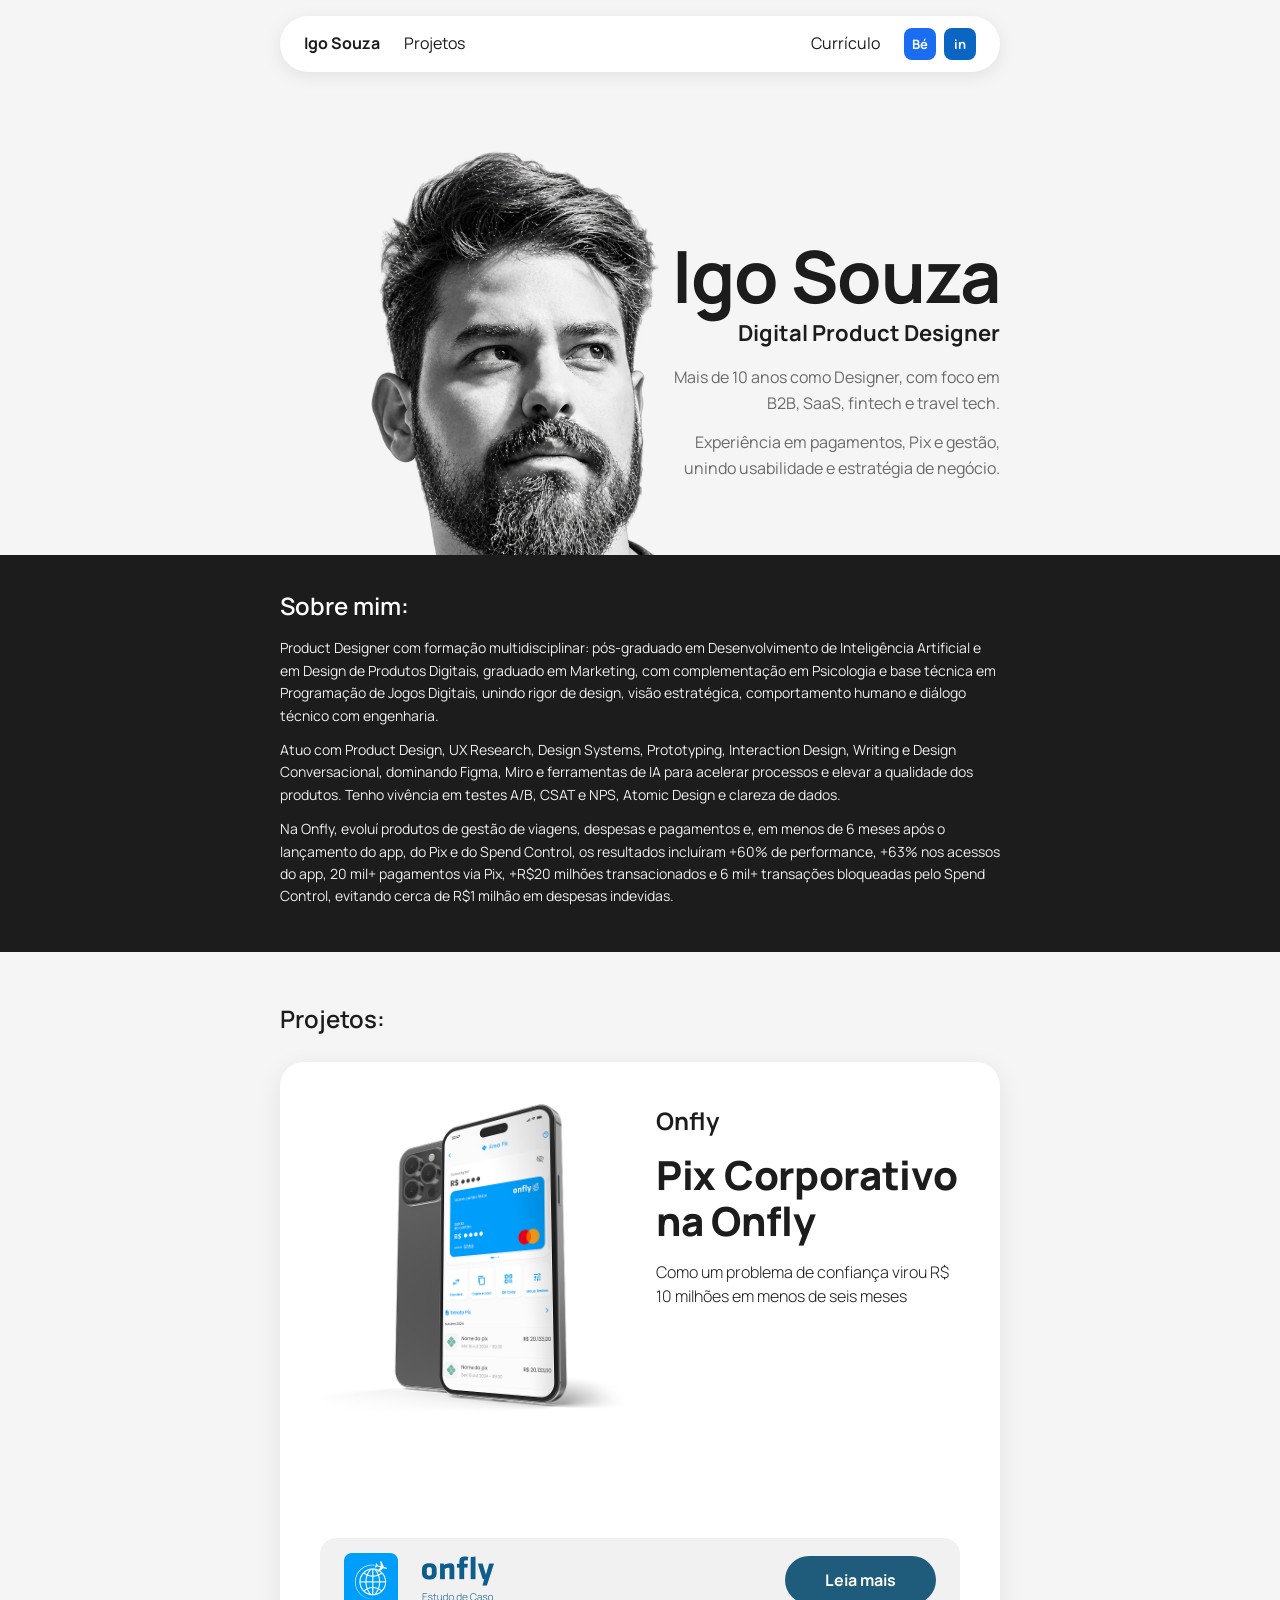
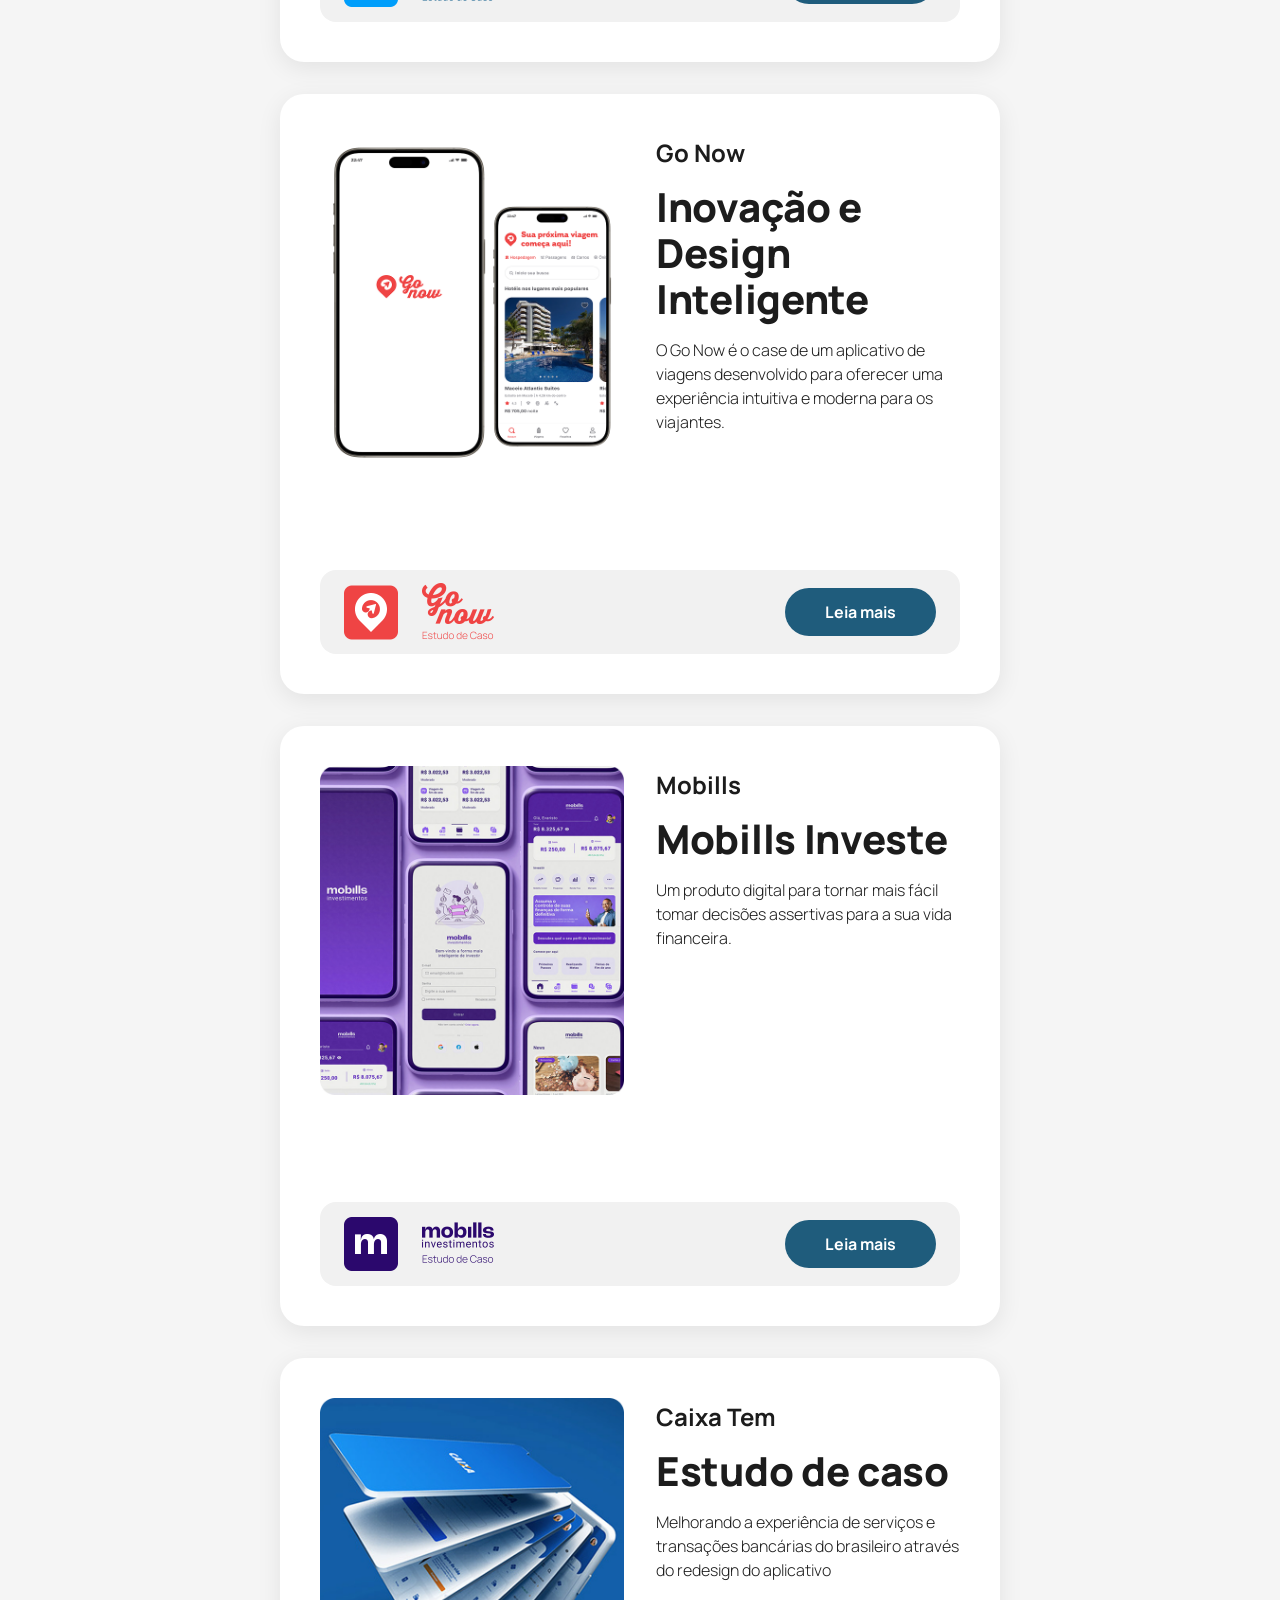
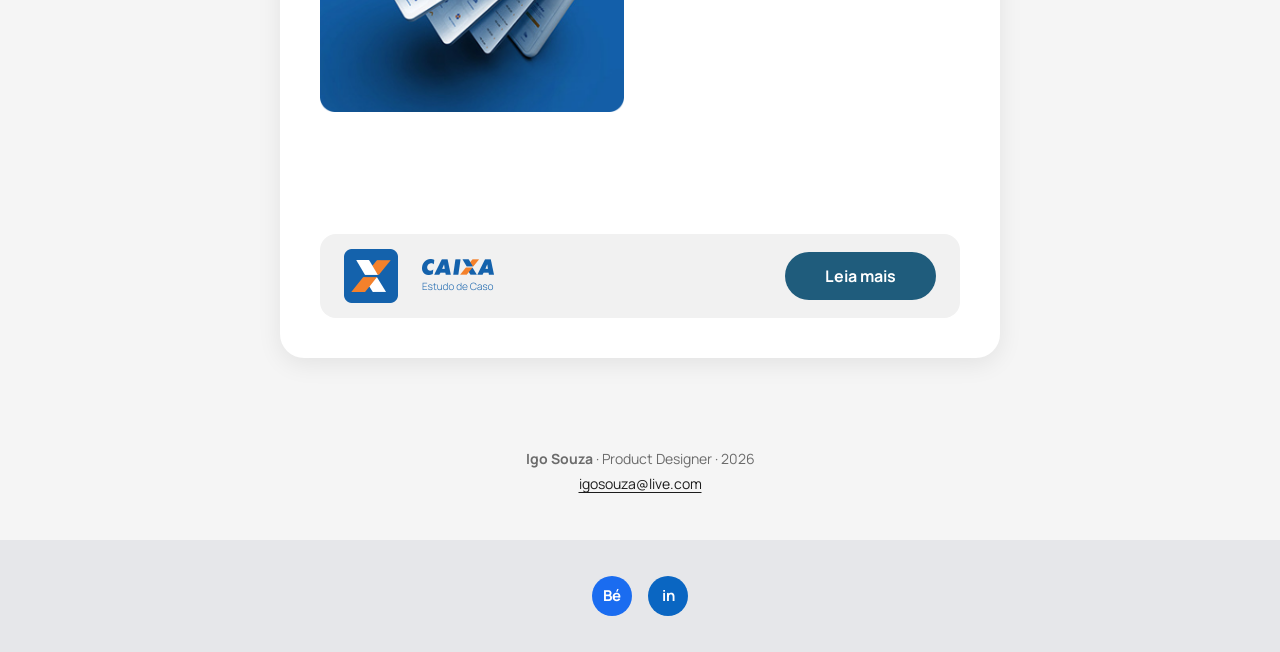
==== commit fc67cb9d: "Add files via upload" ====
--- a/index.html
+++ b/index.html
@@ -45,8 +45,8 @@
       <div class="hero-text">
         <h1>Igo Souza</h1>
         <h2>Digital Product Designer</h2>
-        <p>Mais de 10 anos como Designer, com foco em B2B, SaaS, fintech e travel tech.</p>
-        <p>Experiência em pagamentos, Pix e gestão, unindo usabilidade e estratégia de negócio.</p>
+        <p>Mais de 10 anos como Designer, com foco em<br class="desk-br"> B2B, SaaS, fintech e travel tech.</p>
+        <p>Experiência em pagamentos, Pix e gestão,<br class="desk-br"> unindo usabilidade e estratégia de negócio.</p>
       </div>
     </section>
   </div>
@@ -124,7 +124,7 @@
     </article>
   </main>
 
-  <p class="contact-line">
+  <p class="case-footer">
     <strong>Igo Souza</strong> · Product Designer · 2026<br>
     <a href="mailto:igosouza@live.com">igosouza@live.com</a>
   </p>
--- a/assets/css/style.css
+++ b/assets/css/style.css
@@ -108,11 +108,11 @@
 }
 .hero-text {
   position: absolute; right: 0; top: 120px;
-  width: 420px; text-align: right;
+  width: 460px; text-align: right;
 }
 .hero-text h1 { font-size: 72px; line-height: 1; font-weight: 700; letter-spacing: -1px; white-space: nowrap; }
 .hero-text h2 { font-size: 22px; font-weight: 700; margin-top: 4px; }
-.hero-text p { color: var(--muted); font-size: 16px; font-weight: 400; margin-top: 14px; }
+.hero-text p { color: var(--muted); font-size: 16px; font-weight: 400; margin-top: 14px; margin-left: auto; }
 
 /* ---------- "Sobre mim": full-width band, text column is 720px ---------- */
 .about { background: var(--dark); color: #fff; }
@@ -165,11 +165,6 @@
 .btn-leia:hover { font-weight: 800; }
 
 /* ---------- Contact line (home) ---------- */
-.contact-line {
-  text-align: center; color: var(--muted); font-size: 14px; font-weight: 400; line-height: 1.8;
-  margin: 48px auto 8px; max-width: var(--content);
-}
-.contact-line a { color: var(--text); text-decoration: underline; text-underline-offset: 3px; }
 
 /* ---------- Case study pages ---------- */
 .case { padding: 0 16px; }
@@ -204,10 +199,11 @@
 }
 .case-img { width: 100%; border-radius: 16px; margin: 20px 0; }
 .case-footer {
-  font-family: "Montserrat", sans-serif;
+  font-family: "Manrope", sans-serif;
   text-align: center; padding: 40px 0 20px; color: var(--muted);
   font-size: 14px; font-weight: 400; line-height: 1.8;
 }
+.case-footer strong { font-weight: 700; }
 .case-footer a { color: var(--text); text-decoration: underline; text-underline-offset: 3px; }
 
 /* ---------- Footer ---------- */
@@ -235,6 +231,7 @@
   .hero-text h2 + p { margin-top: 32px; }
   .hero-text p { font-size: 14px; font-weight: 400; }
   .hero-text p + p { margin-top: 16px; }
+  .hero-text br.desk-br { display: none; }
 
   .hero picture { display: block; order: 2; margin-top: 24px; }
   .hero-img { position: static; width: 100%; height: auto; }
@@ -256,10 +253,11 @@
   .project-footer img.logo { display: none; }
   .btn-leia { width: 100%; height: 52px; line-height: 52px; }
 
-  .contact-line { padding: 0 24px; }
 
   /* Case pages on mobile: no floating menu in the flow, title sits 64px from the top */
   body.case-page .header { margin-bottom: -68px; }
   body.case-page .case-hero { padding-top: 64px; }
+  body.case-page .case-hero br.desk-br { display: none; }
+  body.case-page .case-hero p { text-wrap: balance; }
   .case { padding: 0 24px; }
 }
